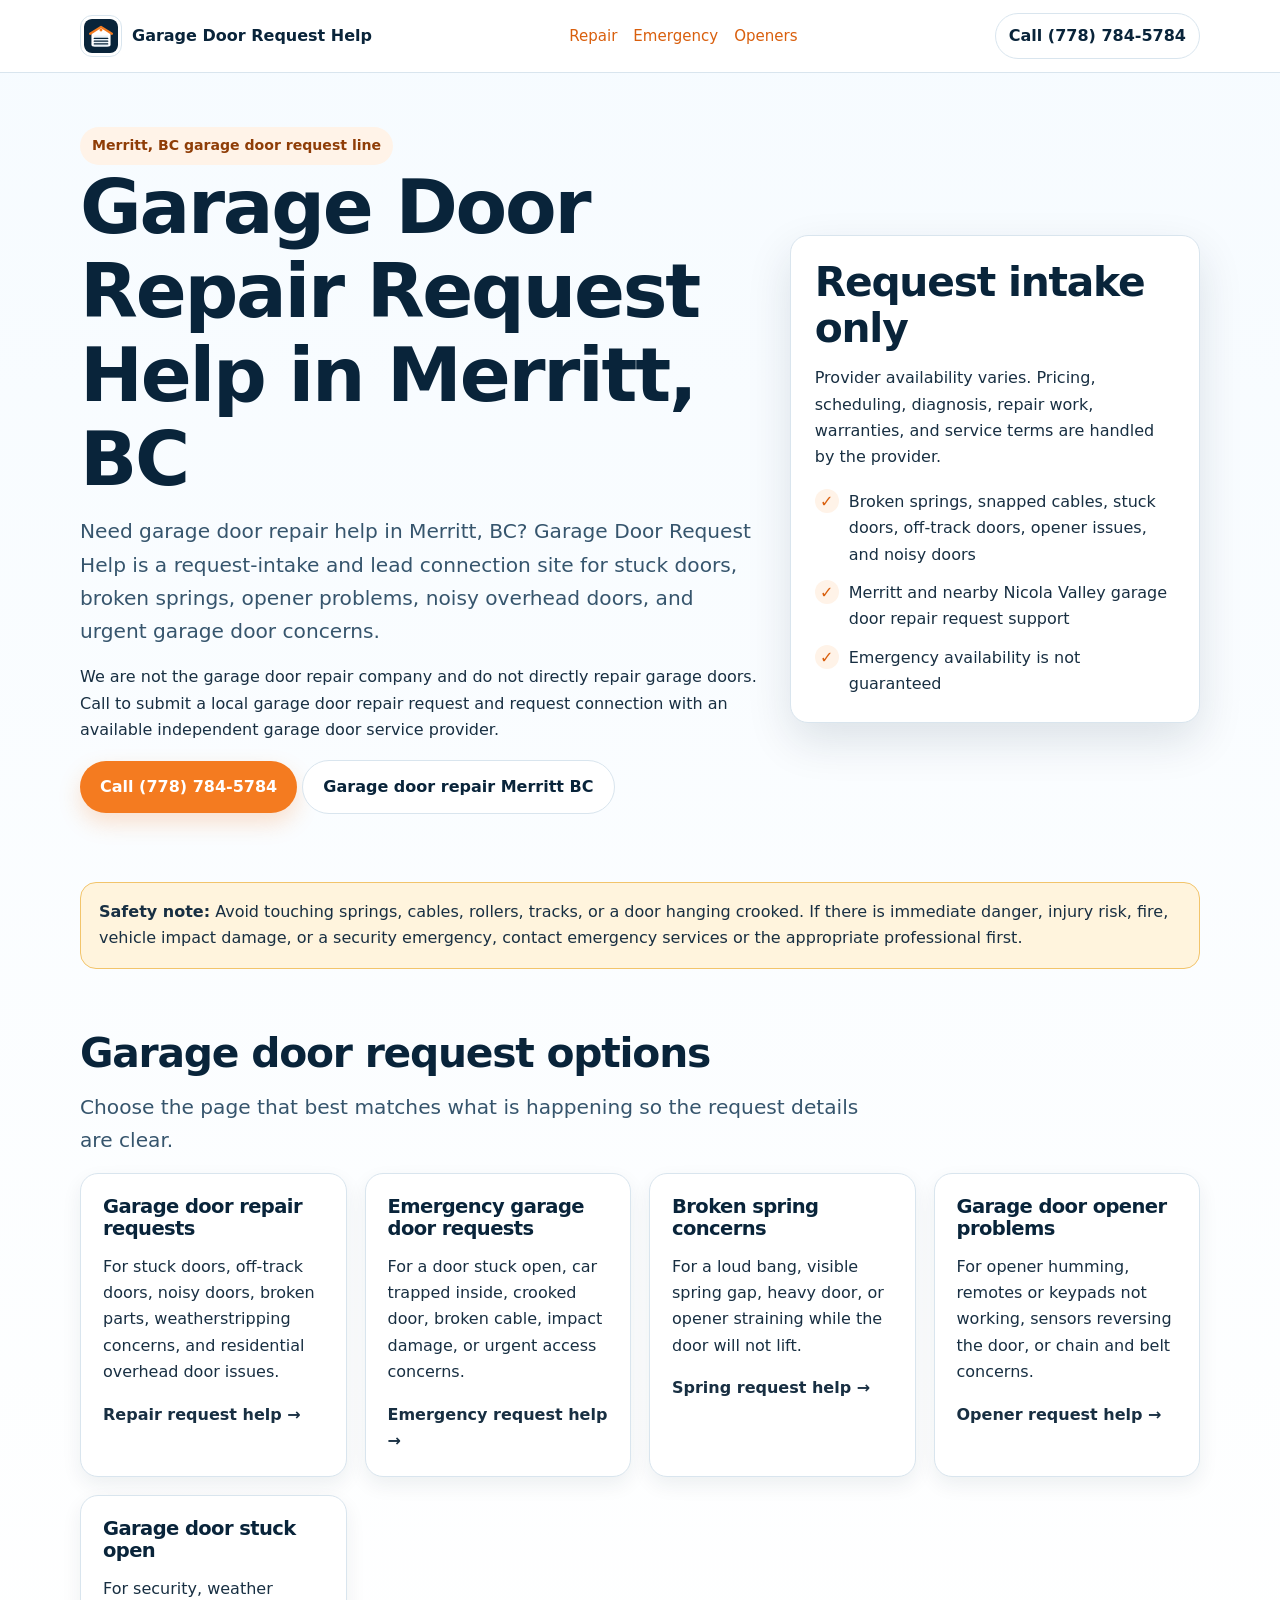
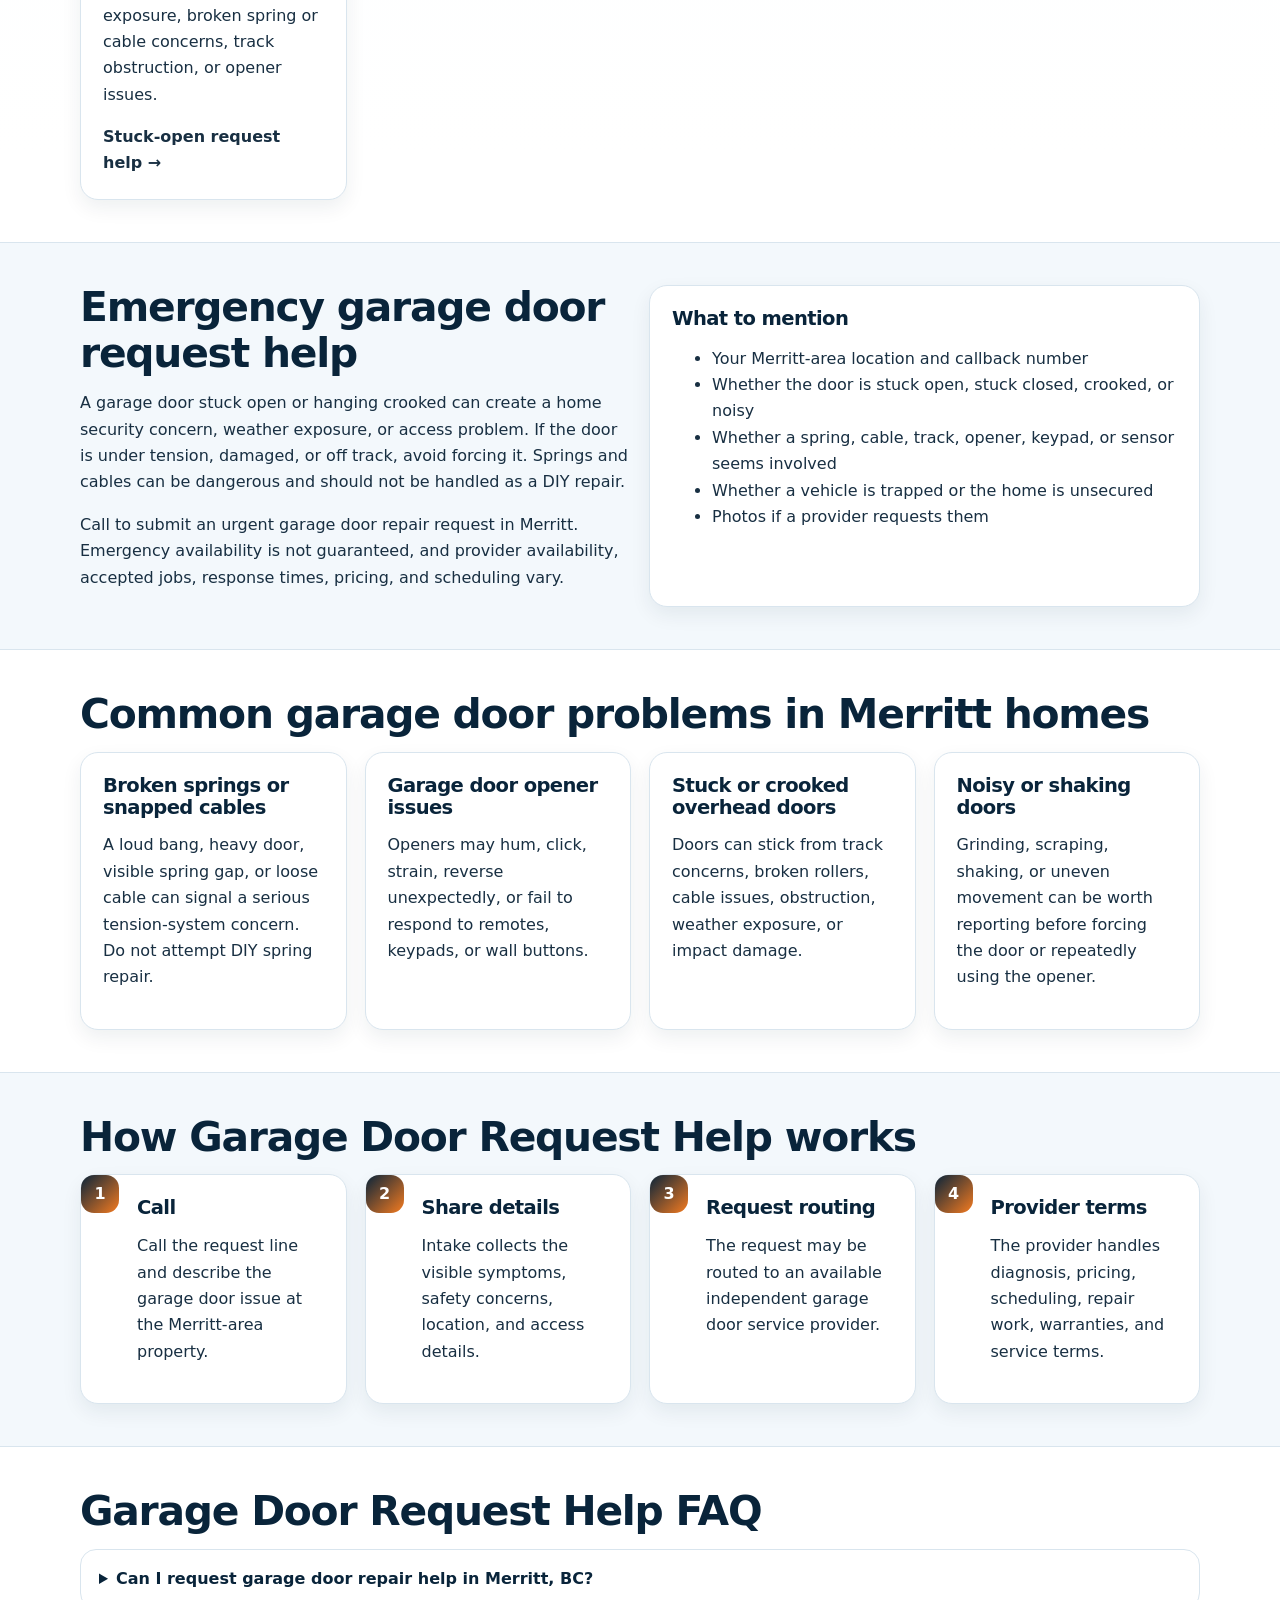
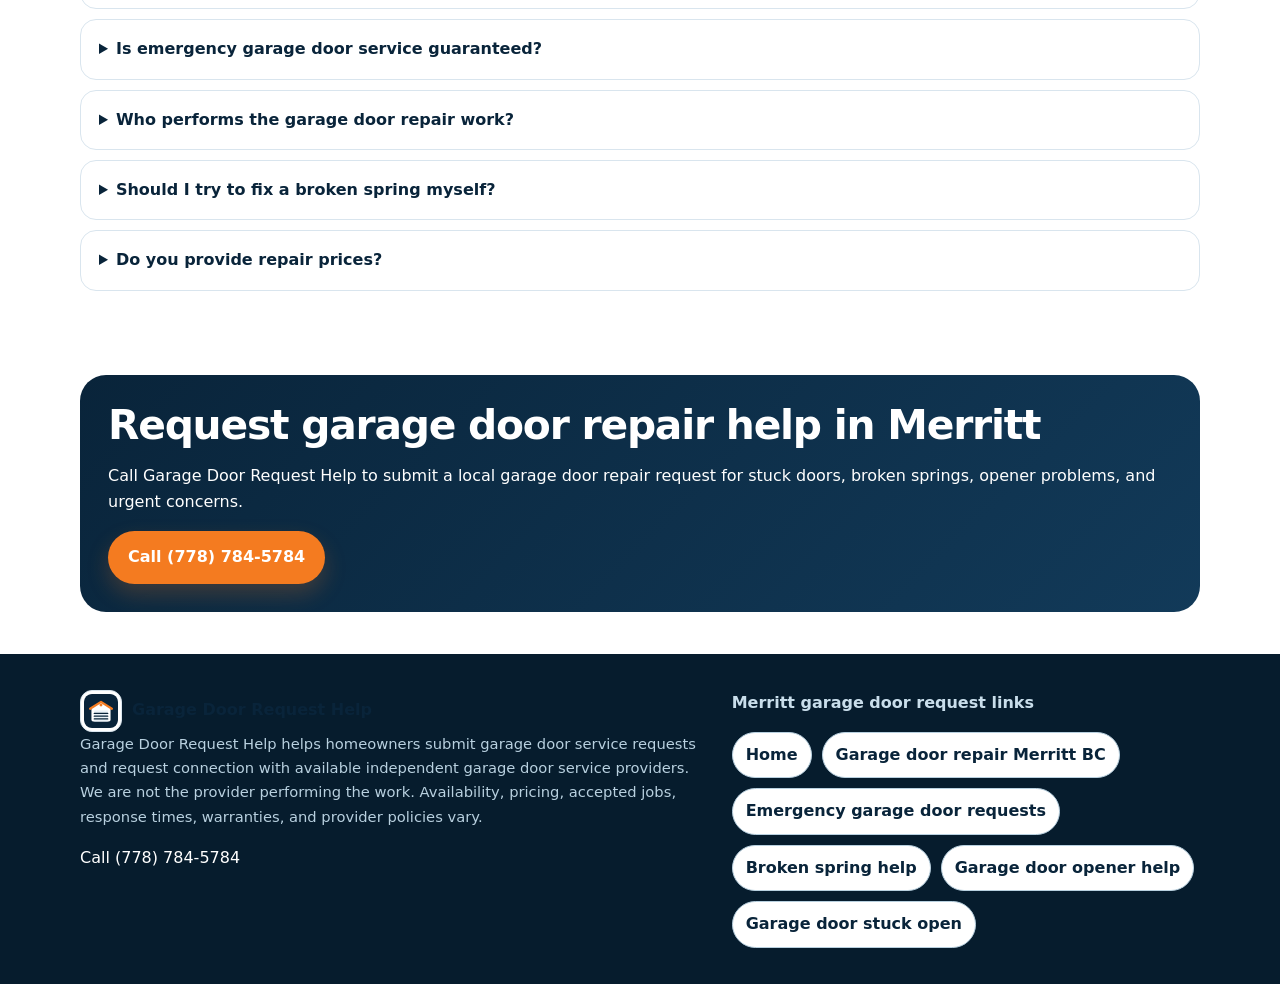
==== index.html @ 09cb3878 "Add homepage" ====
<!doctype html>
<html lang="en">
<head>
  <meta charset="utf-8">
  <meta name="viewport" content="width=device-width, initial-scale=1">
  <title>Garage Door Repair Request Help in Merritt, BC | Garage Door Request Help</title>
  <meta name="description" content="Need garage door repair help in Merritt, BC? Call Garage Door Request Help to submit a local request for broken springs, stuck doors, opener problems, noisy doors, and urgent garage door issues. Availability varies.">
  <link rel="canonical" href="https://www.garagedoorrequesthelp.com/">
  <link rel="icon" href="/assets/logo.svg" type="image/svg+xml">
  <link rel="stylesheet" href="/styles.css">
  <script type="application/ld+json">{"@context":"https://schema.org","@graph":[{"@type":"Service","name":"Garage door repair request help in Merritt, BC","provider":{"@type":"Organization","name":"Garage Door Request Help","telephone":"+17787845784"},"areaServed":{"@type":"City","name":"Merritt","addressRegion":"BC","addressCountry":"CA"},"description":"Request-intake and lead connection help for garage door repair requests in Merritt, BC. Provider availability varies; pricing, scheduling, diagnosis, repair work, warranties, and service terms are handled by the provider."},{"@type":"FAQPage","mainEntity":[{"@type":"Question","name":"Can I request garage door repair help in Merritt, BC?","acceptedAnswer":{"@type":"Answer","text":"Yes. Garage Door Request Help can collect a Merritt-area garage door repair request and seek connection with an available independent garage door service provider. Provider availability varies."}},{"@type":"Question","name":"Is emergency garage door service guaranteed?","acceptedAnswer":{"@type":"Answer","text":"No. Emergency availability, same-day service, immediate dispatch, job acceptance, pricing, and response times are not guaranteed."}},{"@type":"Question","name":"Who performs the garage door repair work?","acceptedAnswer":{"@type":"Answer","text":"Garage Door Request Help is a request-intake and connection site. Any diagnosis, pricing, repair work, warranties, and service terms are handled by the independent provider."}},{"@type":"Question","name":"Do you provide repair prices?","acceptedAnswer":{"@type":"Answer","text":"No. Pricing and service terms are handled by the provider that reviews or accepts the request."}}]}]}</script>
</head>
<body>
<header class="site-header"><div class="container nav"><a class="brand" href="/" aria-label="Garage Door Request Help home"><img class="brand-logo" src="/assets/logo.svg" alt="Garage Door Request Help logo"><span>Garage Door Request Help</span></a><nav class="nav-links" aria-label="Primary navigation"><a href="/garage-door-repair-merritt-bc/">Repair</a><a href="/emergency-garage-door-repair-merritt-bc/">Emergency</a><a href="/garage-door-opener-repair-merritt-bc/">Openers</a></nav><a class="phone-pill" href="tel:+17787845784">Call (778) 784-5784</a></div></header>
<main>
<section class="hero"><div class="container hero-grid"><div><span class="eyebrow">Merritt, BC garage door request line</span><h1>Garage Door Repair Request Help in Merritt, BC</h1><p class="lead">Need garage door repair help in Merritt, BC? Garage Door Request Help is a request-intake and lead connection site for stuck doors, broken springs, opener problems, noisy overhead doors, and urgent garage door concerns.</p><p>We are not the garage door repair company and do not directly repair garage doors. Call to submit a local garage door repair request and request connection with an available independent garage door service provider.</p><p><a class="btn" href="tel:+17787845784">Call (778) 784-5784</a> <a class="btn secondary" href="/garage-door-repair-merritt-bc/">Garage door repair Merritt BC</a></p></div><aside class="hero-card"><h2>Request intake only</h2><p>Provider availability varies. Pricing, scheduling, diagnosis, repair work, warranties, and service terms are handled by the provider.</p><ul class="quick-list"><li><span class="check">✓</span><span>Broken springs, snapped cables, stuck doors, off-track doors, opener issues, and noisy doors</span></li><li><span class="check">✓</span><span>Merritt and nearby Nicola Valley garage door repair request support</span></li><li><span class="check">✓</span><span>Emergency availability is not guaranteed</span></li></ul></aside></div></section>
<section class="container"><div class="warning"><strong>Safety note:</strong> Avoid touching springs, cables, rollers, tracks, or a door hanging crooked. If there is immediate danger, injury risk, fire, vehicle impact damage, or a security emergency, contact emergency services or the appropriate professional first.</div></section>
<section class="section"><div class="container"><h2>Garage door request options</h2><p class="lead">Choose the page that best matches what is happening so the request details are clear.</p><div class="grid cards"><article class="card"><a class="card-link" href="/garage-door-repair-merritt-bc/"><h3>Garage door repair requests</h3><p>For stuck doors, off-track doors, noisy doors, broken parts, weatherstripping concerns, and residential overhead door issues.</p><strong>Repair request help →</strong></a></article><article class="card"><a class="card-link" href="/emergency-garage-door-repair-merritt-bc/"><h3>Emergency garage door requests</h3><p>For a door stuck open, car trapped inside, crooked door, broken cable, impact damage, or urgent access concerns.</p><strong>Emergency request help →</strong></a></article><article class="card"><a class="card-link" href="/broken-garage-door-spring-merritt-bc/"><h3>Broken spring concerns</h3><p>For a loud bang, visible spring gap, heavy door, or opener straining while the door will not lift.</p><strong>Spring request help →</strong></a></article><article class="card"><a class="card-link" href="/garage-door-opener-repair-merritt-bc/"><h3>Garage door opener problems</h3><p>For opener humming, remotes or keypads not working, sensors reversing the door, or chain and belt concerns.</p><strong>Opener request help →</strong></a></article><article class="card"><a class="card-link" href="/garage-door-stuck-open-merritt-bc/"><h3>Garage door stuck open</h3><p>For security, weather exposure, broken spring or cable concerns, track obstruction, or opener issues.</p><strong>Stuck-open request help →</strong></a></article></div></div></section>
<section class="section alt"><div class="container grid two-col"><div><h2>Emergency garage door request help</h2><p>A garage door stuck open or hanging crooked can create a home security concern, weather exposure, or access problem. If the door is under tension, damaged, or off track, avoid forcing it. Springs and cables can be dangerous and should not be handled as a DIY repair.</p><p>Call to submit an urgent garage door repair request in Merritt. Emergency availability is not guaranteed, and provider availability, accepted jobs, response times, pricing, and scheduling vary.</p></div><div class="card"><h3>What to mention</h3><ul><li>Your Merritt-area location and callback number</li><li>Whether the door is stuck open, stuck closed, crooked, or noisy</li><li>Whether a spring, cable, track, opener, keypad, or sensor seems involved</li><li>Whether a vehicle is trapped or the home is unsecured</li><li>Photos if a provider requests them</li></ul></div></div></section>
<section class="section"><div class="container"><h2>Common garage door problems in Merritt homes</h2><div class="grid cards"><article class="card"><h3>Broken springs or snapped cables</h3><p>A loud bang, heavy door, visible spring gap, or loose cable can signal a serious tension-system concern. Do not attempt DIY spring repair.</p></article><article class="card"><h3>Garage door opener issues</h3><p>Openers may hum, click, strain, reverse unexpectedly, or fail to respond to remotes, keypads, or wall buttons.</p></article><article class="card"><h3>Stuck or crooked overhead doors</h3><p>Doors can stick from track concerns, broken rollers, cable issues, obstruction, weather exposure, or impact damage.</p></article><article class="card"><h3>Noisy or shaking doors</h3><p>Grinding, scraping, shaking, or uneven movement can be worth reporting before forcing the door or repeatedly using the opener.</p></article></div></div></section>
<section class="section alt"><div class="container"><h2>How Garage Door Request Help works</h2><div class="grid cards steps"><article class="card step"><h3>Call</h3><p>Call the request line and describe the garage door issue at the Merritt-area property.</p></article><article class="card step"><h3>Share details</h3><p>Intake collects the visible symptoms, safety concerns, location, and access details.</p></article><article class="card step"><h3>Request routing</h3><p>The request may be routed to an available independent garage door service provider.</p></article><article class="card step"><h3>Provider terms</h3><p>The provider handles diagnosis, pricing, scheduling, repair work, warranties, and service terms.</p></article></div></div></section>
<section class="section faq"><div class="container"><h2>Garage Door Request Help FAQ</h2><details><summary>Can I request garage door repair help in Merritt, BC?</summary><p>Yes. Call Garage Door Request Help to submit a Merritt-area request and seek connection with an available independent garage door service provider.</p></details><details><summary>Is emergency garage door service guaranteed?</summary><p>No. Emergency availability, same-day service, immediate dispatch, job acceptance, and response times are not guaranteed.</p></details><details><summary>Who performs the garage door repair work?</summary><p>An independent provider performs any accepted work. Garage Door Request Help is a request-intake and lead connection site.</p></details><details><summary>Should I try to fix a broken spring myself?</summary><p>No. Springs and cables can be dangerous. Avoid DIY spring repair and request help from an available provider.</p></details><details><summary>Do you provide repair prices?</summary><p>No. Pricing, diagnosis, repair recommendations, warranties, and service terms are handled by the provider.</p></details></div></section>
<section class="section"><div class="container cta-band"><h2>Request garage door repair help in Merritt</h2><p>Call Garage Door Request Help to submit a local garage door repair request for stuck doors, broken springs, opener problems, and urgent concerns.</p><a class="btn" href="tel:+17787845784">Call (778) 784-5784</a></div></section>
</main>
<footer class="site-footer"><div class="container footer-grid"><div><div class="brand"><img class="brand-logo" src="/assets/logo.svg" alt="Garage Door Request Help logo"><span>Garage Door Request Help</span></div><p class="small">Garage Door Request Help helps homeowners submit garage door service requests and request connection with available independent garage door service providers. We are not the provider performing the work. Availability, pricing, accepted jobs, response times, warranties, and provider policies vary.</p><p><a href="tel:+17787845784">Call (778) 784-5784</a></p></div><div><strong>Merritt garage door request links</strong><div class="link-cloud"><a href="/">Home</a><a href="/garage-door-repair-merritt-bc/">Garage door repair Merritt BC</a><a href="/emergency-garage-door-repair-merritt-bc/">Emergency garage door requests</a><a href="/broken-garage-door-spring-merritt-bc/">Broken spring help</a><a href="/garage-door-opener-repair-merritt-bc/">Garage door opener help</a><a href="/garage-door-stuck-open-merritt-bc/">Garage door stuck open</a></div></div></div></footer>
</body>
</html>
---- styles.css ----
:root{color-scheme:light;--navy:#09243a;--navy2:#123a59;--orange:#f47b20;--orange2:#d95f0d;--ink:#182f42;--muted:#617386;--line:#d9e5ee;--soft:#f3f8fc;--pale:#fff3e8;--white:#fff;--shadow:0 18px 45px rgba(9,36,58,.12);--radius:18px}*{box-sizing:border-box}html{scroll-behavior:smooth}body{margin:0;font-family:Inter,ui-sans-serif,system-ui,-apple-system,BlinkMacSystemFont,"Segoe UI",sans-serif;color:var(--ink);background:linear-gradient(180deg,#f6fbff 0%,#fff 42%);line-height:1.65}a{color:var(--orange2);text-decoration:none}a:hover{text-decoration:underline}.container{width:min(1120px,calc(100% - 32px));margin:0 auto}.site-header{position:sticky;top:0;z-index:10;background:rgba(255,255,255,.95);backdrop-filter:blur(14px);border-bottom:1px solid var(--line)}.nav{display:flex;align-items:center;justify-content:space-between;gap:16px;padding:13px 0}.brand{display:flex;align-items:center;gap:10px;font-weight:900;color:var(--navy)}.brand-logo{width:42px;height:42px;border-radius:12px;object-fit:contain;background:#fff;border:1px solid var(--line);padding:3px}.nav-links{display:none;gap:16px;align-items:center;font-size:.94rem}.phone-pill,.btn{display:inline-flex;align-items:center;justify-content:center;gap:8px;border-radius:999px;font-weight:850}.phone-pill{padding:9px 13px;color:var(--navy);border:1px solid var(--line);background:#fff}.btn{padding:13px 20px;background:var(--orange);color:#fff;box-shadow:0 10px 22px rgba(244,123,32,.22)}.btn:hover{background:var(--orange2);color:#fff;text-decoration:none}.btn.secondary{background:#fff;color:var(--navy);border:1px solid var(--line);box-shadow:none}.hero{padding:54px 0 32px}.hero-grid{display:grid;gap:26px;align-items:center}.eyebrow{display:inline-flex;width:fit-content;padding:7px 12px;border-radius:999px;background:var(--pale);color:#8f3d07;font-weight:850;font-size:.88rem}h1,h2,h3{line-height:1.12;color:var(--navy);letter-spacing:-.03em;margin:0 0 14px}h1{font-size:clamp(2.25rem,7vw,4.7rem)}h2{font-size:clamp(1.65rem,4.5vw,2.55rem)}h3{font-size:1.22rem}p{margin:0 0 16px}.lead{font-size:clamp(1.05rem,3vw,1.26rem);color:#36556d;max-width:780px}.hero-card,.card{background:#fff;border:1px solid var(--line);border-radius:var(--radius);box-shadow:var(--shadow)}.hero-card{padding:24px}.card{padding:22px;box-shadow:0 8px 20px rgba(9,36,58,.07)}.quick-list{display:grid;gap:12px;margin:18px 0 0;padding:0;list-style:none}.quick-list li{display:flex;gap:10px;align-items:flex-start}.check{flex:0 0 24px;width:24px;height:24px;border-radius:50%;display:grid;place-items:center;background:var(--pale);color:var(--orange2);font-weight:900}.notice,.warning{border-radius:16px;padding:16px 18px;margin:20px 0}.notice{background:#edf7ff;border:1px solid #cce5f6}.warning{background:#fff4dd;border:1px solid #f2c46b}.section{padding:42px 0}.section.alt{background:var(--soft);border-block:1px solid var(--line)}.grid{display:grid;gap:18px}.cards{grid-template-columns:repeat(auto-fit,minmax(230px,1fr))}.card-link{display:block;height:100%;color:inherit}.card-link:hover{text-decoration:none;transform:translateY(-2px)}.steps{counter-reset:step}.step{position:relative;padding-left:56px}.step:before{counter-increment:step;content:counter(step);position:absolute;left:0;top:0;width:38px;height:38px;border-radius:13px;background:linear-gradient(135deg,var(--navy),var(--orange));color:#fff;display:grid;place-items:center;font-weight:900}.faq details{background:#fff;border:1px solid var(--line);border-radius:16px;padding:16px 18px}.faq details+details{margin-top:10px}.faq summary{cursor:pointer;font-weight:850;color:var(--navy)}.link-cloud{display:flex;flex-wrap:wrap;gap:10px;margin-top:16px}.link-cloud a{border:1px solid var(--line);border-radius:999px;padding:9px 13px;background:#fff;color:var(--navy);font-weight:750}.cta-band{background:linear-gradient(135deg,var(--navy),var(--navy2));color:#fff;border-radius:26px;padding:28px}.cta-band h2,.cta-band p{color:#fff}.site-footer{background:#061c2d;color:#c9deeb;padding:36px 0}.site-footer a{color:#fff}.site-footer .link-cloud a{background:#fff;color:var(--navy);border-color:#b8d0df}.site-footer .link-cloud a:hover{background:var(--pale);color:var(--navy);text-decoration:none}.footer-grid{display:grid;gap:18px}.small{font-size:.92rem;color:var(--muted)}.site-footer .small{color:#b8d0df}@media(min-width:760px){.nav-links{display:flex}.hero-grid{grid-template-columns:minmax(0,1.25fr) minmax(320px,.75fr)}.two-col{grid-template-columns:1fr 1fr}.footer-grid{grid-template-columns:1.15fr .85fr}}
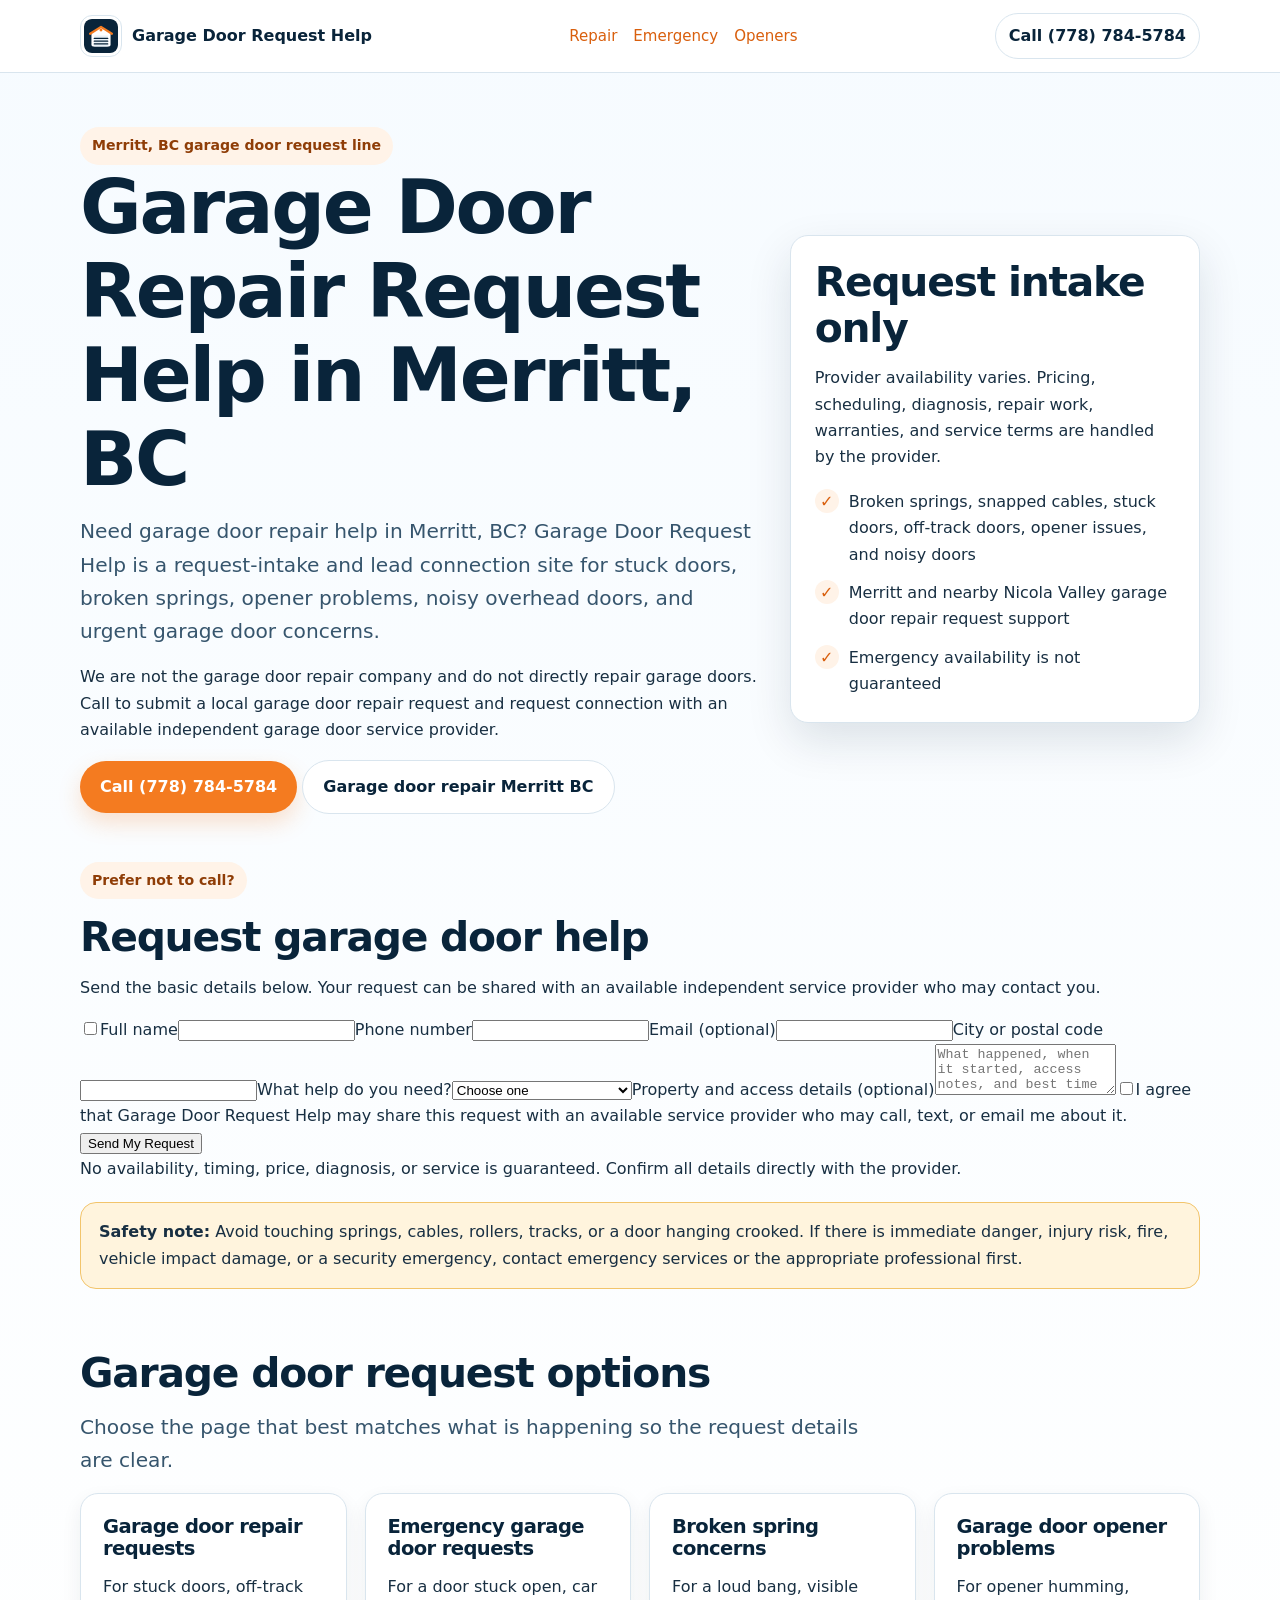
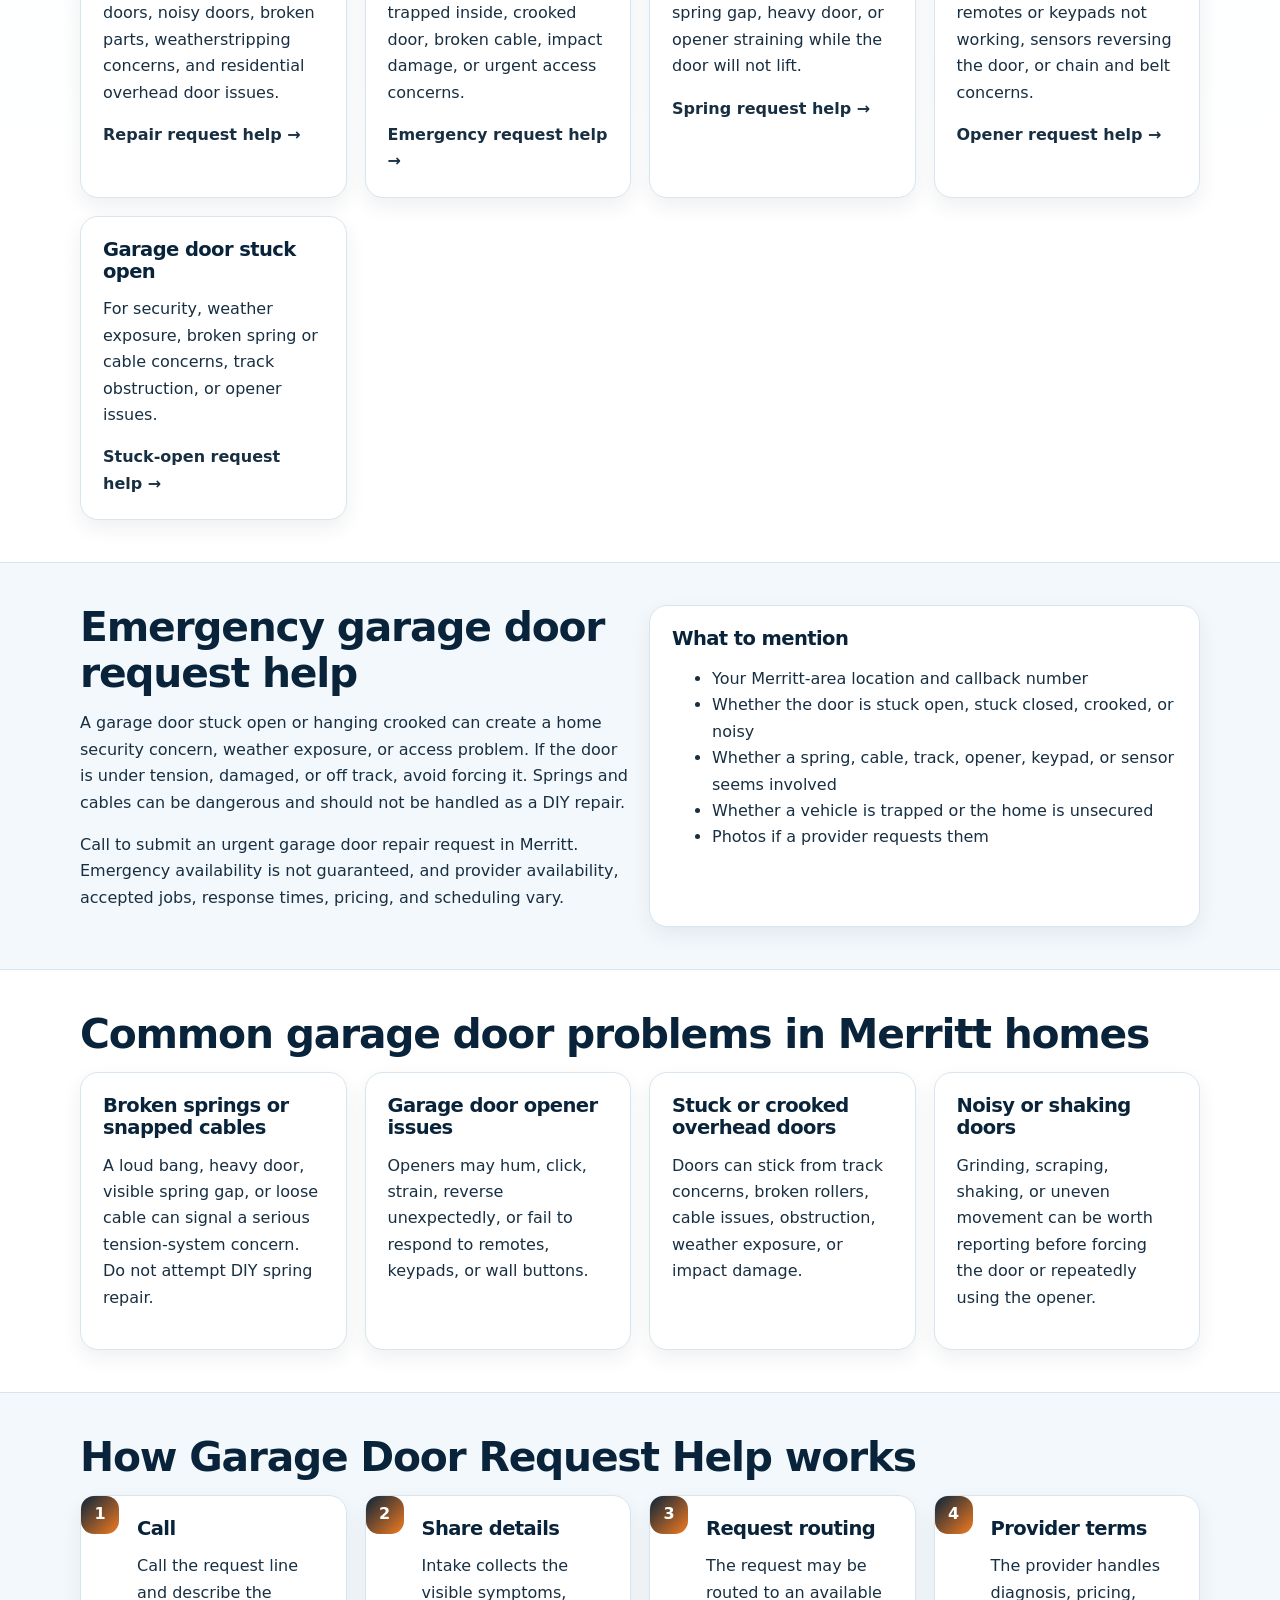
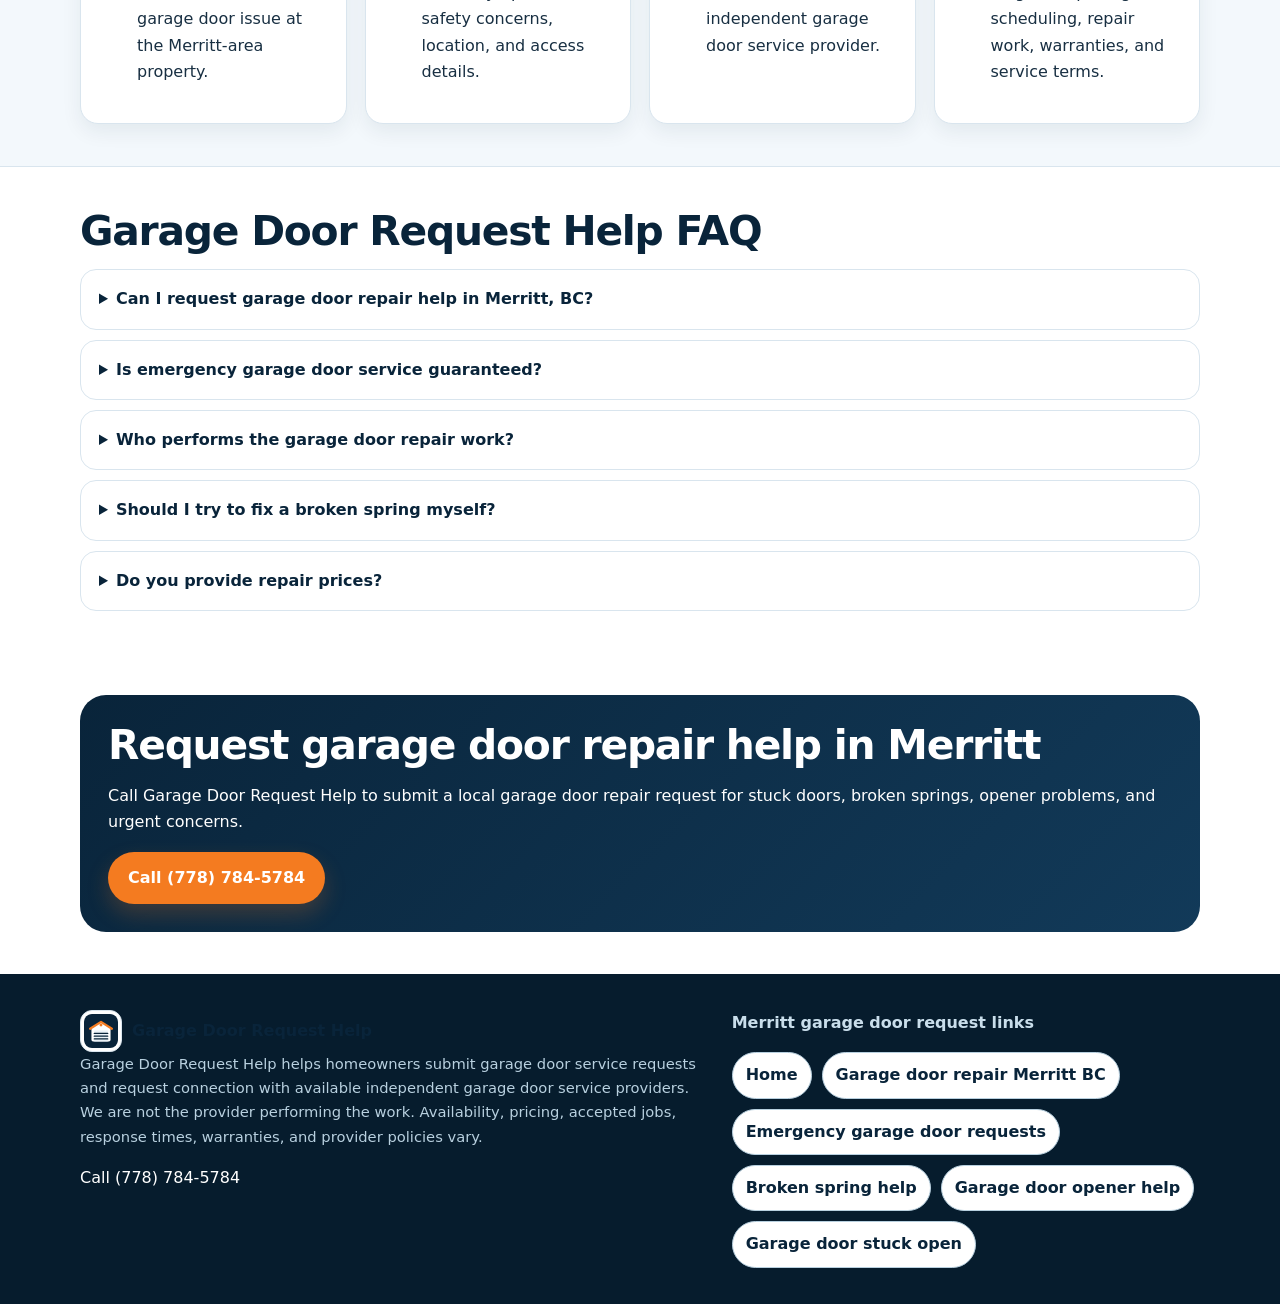
==== commit 556e80eb: "Add request garage door help form" ====
--- a/index.html
+++ b/index.html
@@ -11,17 +11,17 @@
   <script type="application/ld+json">{"@context":"https://schema.org","@graph":[{"@type":"Service","name":"Garage door repair request help in Merritt, BC","provider":{"@type":"Organization","name":"Garage Door Request Help","telephone":"+17787845784"},"areaServed":{"@type":"City","name":"Merritt","addressRegion":"BC","addressCountry":"CA"},"description":"Request-intake and lead connection help for garage door repair requests in Merritt, BC. Provider availability varies; pricing, scheduling, diagnosis, repair work, warranties, and service terms are handled by the provider."},{"@type":"FAQPage","mainEntity":[{"@type":"Question","name":"Can I request garage door repair help in Merritt, BC?","acceptedAnswer":{"@type":"Answer","text":"Yes. Garage Door Request Help can collect a Merritt-area garage door repair request and seek connection with an available independent garage door service provider. Provider availability varies."}},{"@type":"Question","name":"Is emergency garage door service guaranteed?","acceptedAnswer":{"@type":"Answer","text":"No. Emergency availability, same-day service, immediate dispatch, job acceptance, pricing, and response times are not guaranteed."}},{"@type":"Question","name":"Who performs the garage door repair work?","acceptedAnswer":{"@type":"Answer","text":"Garage Door Request Help is a request-intake and connection site. Any diagnosis, pricing, repair work, warranties, and service terms are handled by the independent provider."}},{"@type":"Question","name":"Do you provide repair prices?","acceptedAnswer":{"@type":"Answer","text":"No. Pricing and service terms are handled by the provider that reviews or accepts the request."}}]}]}</script>
 </head>
 <body>
-<header class="site-header"><div class="container nav"><a class="brand" href="/" aria-label="Garage Door Request Help home"><img class="brand-logo" src="/assets/logo.svg" alt="Garage Door Request Help logo"><span>Garage Door Request Help</span></a><nav class="nav-links" aria-label="Primary navigation"><a href="/garage-door-repair-merritt-bc/">Repair</a><a href="/emergency-garage-door-repair-merritt-bc/">Emergency</a><a href="/garage-door-opener-repair-merritt-bc/">Openers</a></nav><a class="phone-pill" href="tel:+17787845784">Call (778) 784-5784</a></div></header>
+<header class="site-header"><div class="container nav"><a class="brand" href="/" aria-label="Garage Door Request Help home"><img class="brand-logo" src="/assets/logo.svg" alt="Garage Door Request Help logo"><span>Garage Door Request Help</span></a><nav class="nav-links" aria-label="Primary navigation"><a href="#request-form">Repair</a><a href="/emergency-garage-door-repair-merritt-bc/">Emergency</a><a href="/garage-door-opener-repair-merritt-bc/">Openers</a></nav><a class="phone-pill" href="tel:+17787845784">Call (778) 784-5784</a></div></header>
 <main>
-<section class="hero"><div class="container hero-grid"><div><span class="eyebrow">Merritt, BC garage door request line</span><h1>Garage Door Repair Request Help in Merritt, BC</h1><p class="lead">Need garage door repair help in Merritt, BC? Garage Door Request Help is a request-intake and lead connection site for stuck doors, broken springs, opener problems, noisy overhead doors, and urgent garage door concerns.</p><p>We are not the garage door repair company and do not directly repair garage doors. Call to submit a local garage door repair request and request connection with an available independent garage door service provider.</p><p><a class="btn" href="tel:+17787845784">Call (778) 784-5784</a> <a class="btn secondary" href="/garage-door-repair-merritt-bc/">Garage door repair Merritt BC</a></p></div><aside class="hero-card"><h2>Request intake only</h2><p>Provider availability varies. Pricing, scheduling, diagnosis, repair work, warranties, and service terms are handled by the provider.</p><ul class="quick-list"><li><span class="check">✓</span><span>Broken springs, snapped cables, stuck doors, off-track doors, opener issues, and noisy doors</span></li><li><span class="check">✓</span><span>Merritt and nearby Nicola Valley garage door repair request support</span></li><li><span class="check">✓</span><span>Emergency availability is not guaranteed</span></li></ul></aside></div></section>
+<section class="hero"><div class="container hero-grid"><div><span class="eyebrow">Merritt, BC garage door request line</span><h1>Garage Door Repair Request Help in Merritt, BC</h1><p class="lead">Need garage door repair help in Merritt, BC? Garage Door Request Help is a request-intake and lead connection site for stuck doors, broken springs, opener problems, noisy overhead doors, and urgent garage door concerns.</p><p>We are not the garage door repair company and do not directly repair garage doors. Call to submit a local garage door repair request and request connection with an available independent garage door service provider.</p><p><a class="btn" href="tel:+17787845784">Call (778) 784-5784</a> <a class="btn secondary" href="#request-form">Garage door repair Merritt BC</a></p></div><aside class="hero-card"><h2>Request intake only</h2><p>Provider availability varies. Pricing, scheduling, diagnosis, repair work, warranties, and service terms are handled by the provider.</p><ul class="quick-list"><li><span class="check">✓</span><span>Broken springs, snapped cables, stuck doors, off-track doors, opener issues, and noisy doors</span></li><li><span class="check">✓</span><span>Merritt and nearby Nicola Valley garage door repair request support</span></li><li><span class="check">✓</span><span>Emergency availability is not guaranteed</span></li></ul></aside></div></section><section class="lead-section" id="request-form"><div class="container lead-wrap"><div><p class="eyebrow">Prefer not to call?</p><h2>Request garage door help</h2><p>Send the basic details below. Your request can be shared with an available independent service provider who may contact you.</p></div><form class="lead-form" action="https://api.web3forms.com/submit" method="POST" data-lead-form><input type="hidden" name="access_key" value="5422f3d7-8a31-4ada-9975-c98e15fb661d"><input type="hidden" name="subject" value="New Garage Door Request Help lead"><input type="hidden" name="lead_source" value="GarageDoorRequestHelp.com homepage"><input class="botcheck" type="checkbox" name="botcheck" tabindex="-1" autocomplete="off" aria-hidden="true"><label>Full name<input type="text" name="name" autocomplete="name" required></label><label>Phone number<input type="tel" name="phone" autocomplete="tel" inputmode="tel" required></label><label>Email <span class="optional">(optional)</span><input type="email" name="email" autocomplete="email"></label><label>City or postal code<input type="text" name="city_or_postal_code" autocomplete="postal-code" required></label><label>What help do you need?<select name="garage_door_concern" required><option value="">Choose one</option><option>Door will not open or close</option><option>Broken spring or cable</option><option>Door is off track</option><option>Opener or remote problem</option><option>Noisy or uneven door</option><option>Not sure</option></select></label><label>Property and access details <span class="optional">(optional)</span><textarea name="details" rows="3" placeholder="What happened, when it started, access notes, and best time to reach you…"></textarea></label><label class="consent-label"><input type="checkbox" name="contact_consent" value="Yes" required><span>I agree that Garage Door Request Help may share this request with an available service provider who may call, text, or email me about it.</span></label><button class="form-submit" type="submit">Send My Request</button><p class="form-note">No availability, timing, price, diagnosis, or service is guaranteed. Confirm all details directly with the provider.</p><p class="form-status" data-form-status role="status" aria-live="polite"></p></form></div></section>
 <section class="container"><div class="warning"><strong>Safety note:</strong> Avoid touching springs, cables, rollers, tracks, or a door hanging crooked. If there is immediate danger, injury risk, fire, vehicle impact damage, or a security emergency, contact emergency services or the appropriate professional first.</div></section>
-<section class="section"><div class="container"><h2>Garage door request options</h2><p class="lead">Choose the page that best matches what is happening so the request details are clear.</p><div class="grid cards"><article class="card"><a class="card-link" href="/garage-door-repair-merritt-bc/"><h3>Garage door repair requests</h3><p>For stuck doors, off-track doors, noisy doors, broken parts, weatherstripping concerns, and residential overhead door issues.</p><strong>Repair request help →</strong></a></article><article class="card"><a class="card-link" href="/emergency-garage-door-repair-merritt-bc/"><h3>Emergency garage door requests</h3><p>For a door stuck open, car trapped inside, crooked door, broken cable, impact damage, or urgent access concerns.</p><strong>Emergency request help →</strong></a></article><article class="card"><a class="card-link" href="/broken-garage-door-spring-merritt-bc/"><h3>Broken spring concerns</h3><p>For a loud bang, visible spring gap, heavy door, or opener straining while the door will not lift.</p><strong>Spring request help →</strong></a></article><article class="card"><a class="card-link" href="/garage-door-opener-repair-merritt-bc/"><h3>Garage door opener problems</h3><p>For opener humming, remotes or keypads not working, sensors reversing the door, or chain and belt concerns.</p><strong>Opener request help →</strong></a></article><article class="card"><a class="card-link" href="/garage-door-stuck-open-merritt-bc/"><h3>Garage door stuck open</h3><p>For security, weather exposure, broken spring or cable concerns, track obstruction, or opener issues.</p><strong>Stuck-open request help →</strong></a></article></div></div></section>
+<section class="section"><div class="container"><h2>Garage door request options</h2><p class="lead">Choose the page that best matches what is happening so the request details are clear.</p><div class="grid cards"><article class="card"><a class="card-link" href="#request-form"><h3>Garage door repair requests</h3><p>For stuck doors, off-track doors, noisy doors, broken parts, weatherstripping concerns, and residential overhead door issues.</p><strong>Repair request help →</strong></a></article><article class="card"><a class="card-link" href="/emergency-garage-door-repair-merritt-bc/"><h3>Emergency garage door requests</h3><p>For a door stuck open, car trapped inside, crooked door, broken cable, impact damage, or urgent access concerns.</p><strong>Emergency request help →</strong></a></article><article class="card"><a class="card-link" href="/broken-garage-door-spring-merritt-bc/"><h3>Broken spring concerns</h3><p>For a loud bang, visible spring gap, heavy door, or opener straining while the door will not lift.</p><strong>Spring request help →</strong></a></article><article class="card"><a class="card-link" href="/garage-door-opener-repair-merritt-bc/"><h3>Garage door opener problems</h3><p>For opener humming, remotes or keypads not working, sensors reversing the door, or chain and belt concerns.</p><strong>Opener request help →</strong></a></article><article class="card"><a class="card-link" href="/garage-door-stuck-open-merritt-bc/"><h3>Garage door stuck open</h3><p>For security, weather exposure, broken spring or cable concerns, track obstruction, or opener issues.</p><strong>Stuck-open request help →</strong></a></article></div></div></section>
 <section class="section alt"><div class="container grid two-col"><div><h2>Emergency garage door request help</h2><p>A garage door stuck open or hanging crooked can create a home security concern, weather exposure, or access problem. If the door is under tension, damaged, or off track, avoid forcing it. Springs and cables can be dangerous and should not be handled as a DIY repair.</p><p>Call to submit an urgent garage door repair request in Merritt. Emergency availability is not guaranteed, and provider availability, accepted jobs, response times, pricing, and scheduling vary.</p></div><div class="card"><h3>What to mention</h3><ul><li>Your Merritt-area location and callback number</li><li>Whether the door is stuck open, stuck closed, crooked, or noisy</li><li>Whether a spring, cable, track, opener, keypad, or sensor seems involved</li><li>Whether a vehicle is trapped or the home is unsecured</li><li>Photos if a provider requests them</li></ul></div></div></section>
 <section class="section"><div class="container"><h2>Common garage door problems in Merritt homes</h2><div class="grid cards"><article class="card"><h3>Broken springs or snapped cables</h3><p>A loud bang, heavy door, visible spring gap, or loose cable can signal a serious tension-system concern. Do not attempt DIY spring repair.</p></article><article class="card"><h3>Garage door opener issues</h3><p>Openers may hum, click, strain, reverse unexpectedly, or fail to respond to remotes, keypads, or wall buttons.</p></article><article class="card"><h3>Stuck or crooked overhead doors</h3><p>Doors can stick from track concerns, broken rollers, cable issues, obstruction, weather exposure, or impact damage.</p></article><article class="card"><h3>Noisy or shaking doors</h3><p>Grinding, scraping, shaking, or uneven movement can be worth reporting before forcing the door or repeatedly using the opener.</p></article></div></div></section>
 <section class="section alt"><div class="container"><h2>How Garage Door Request Help works</h2><div class="grid cards steps"><article class="card step"><h3>Call</h3><p>Call the request line and describe the garage door issue at the Merritt-area property.</p></article><article class="card step"><h3>Share details</h3><p>Intake collects the visible symptoms, safety concerns, location, and access details.</p></article><article class="card step"><h3>Request routing</h3><p>The request may be routed to an available independent garage door service provider.</p></article><article class="card step"><h3>Provider terms</h3><p>The provider handles diagnosis, pricing, scheduling, repair work, warranties, and service terms.</p></article></div></div></section>
 <section class="section faq"><div class="container"><h2>Garage Door Request Help FAQ</h2><details><summary>Can I request garage door repair help in Merritt, BC?</summary><p>Yes. Call Garage Door Request Help to submit a Merritt-area request and seek connection with an available independent garage door service provider.</p></details><details><summary>Is emergency garage door service guaranteed?</summary><p>No. Emergency availability, same-day service, immediate dispatch, job acceptance, and response times are not guaranteed.</p></details><details><summary>Who performs the garage door repair work?</summary><p>An independent provider performs any accepted work. Garage Door Request Help is a request-intake and lead connection site.</p></details><details><summary>Should I try to fix a broken spring myself?</summary><p>No. Springs and cables can be dangerous. Avoid DIY spring repair and request help from an available provider.</p></details><details><summary>Do you provide repair prices?</summary><p>No. Pricing, diagnosis, repair recommendations, warranties, and service terms are handled by the provider.</p></details></div></section>
 <section class="section"><div class="container cta-band"><h2>Request garage door repair help in Merritt</h2><p>Call Garage Door Request Help to submit a local garage door repair request for stuck doors, broken springs, opener problems, and urgent concerns.</p><a class="btn" href="tel:+17787845784">Call (778) 784-5784</a></div></section>
 </main>
-<footer class="site-footer"><div class="container footer-grid"><div><div class="brand"><img class="brand-logo" src="/assets/logo.svg" alt="Garage Door Request Help logo"><span>Garage Door Request Help</span></div><p class="small">Garage Door Request Help helps homeowners submit garage door service requests and request connection with available independent garage door service providers. We are not the provider performing the work. Availability, pricing, accepted jobs, response times, warranties, and provider policies vary.</p><p><a href="tel:+17787845784">Call (778) 784-5784</a></p></div><div><strong>Merritt garage door request links</strong><div class="link-cloud"><a href="/">Home</a><a href="/garage-door-repair-merritt-bc/">Garage door repair Merritt BC</a><a href="/emergency-garage-door-repair-merritt-bc/">Emergency garage door requests</a><a href="/broken-garage-door-spring-merritt-bc/">Broken spring help</a><a href="/garage-door-opener-repair-merritt-bc/">Garage door opener help</a><a href="/garage-door-stuck-open-merritt-bc/">Garage door stuck open</a></div></div></div></footer>
-</body>
+<footer class="site-footer"><div class="container footer-grid"><div><div class="brand"><img class="brand-logo" src="/assets/logo.svg" alt="Garage Door Request Help logo"><span>Garage Door Request Help</span></div><p class="small">Garage Door Request Help helps homeowners submit garage door service requests and request connection with available independent garage door service providers. We are not the provider performing the work. Availability, pricing, accepted jobs, response times, warranties, and provider policies vary.</p><p><a href="tel:+17787845784">Call (778) 784-5784</a></p></div><div><strong>Merritt garage door request links</strong><div class="link-cloud"><a href="/">Home</a><a href="#request-form">Garage door repair Merritt BC</a><a href="/emergency-garage-door-repair-merritt-bc/">Emergency garage door requests</a><a href="/broken-garage-door-spring-merritt-bc/">Broken spring help</a><a href="/garage-door-opener-repair-merritt-bc/">Garage door opener help</a><a href="/garage-door-stuck-open-merritt-bc/">Garage door stuck open</a></div></div></div></footer>
+<script src="/script.js"></script></body>
 </html>
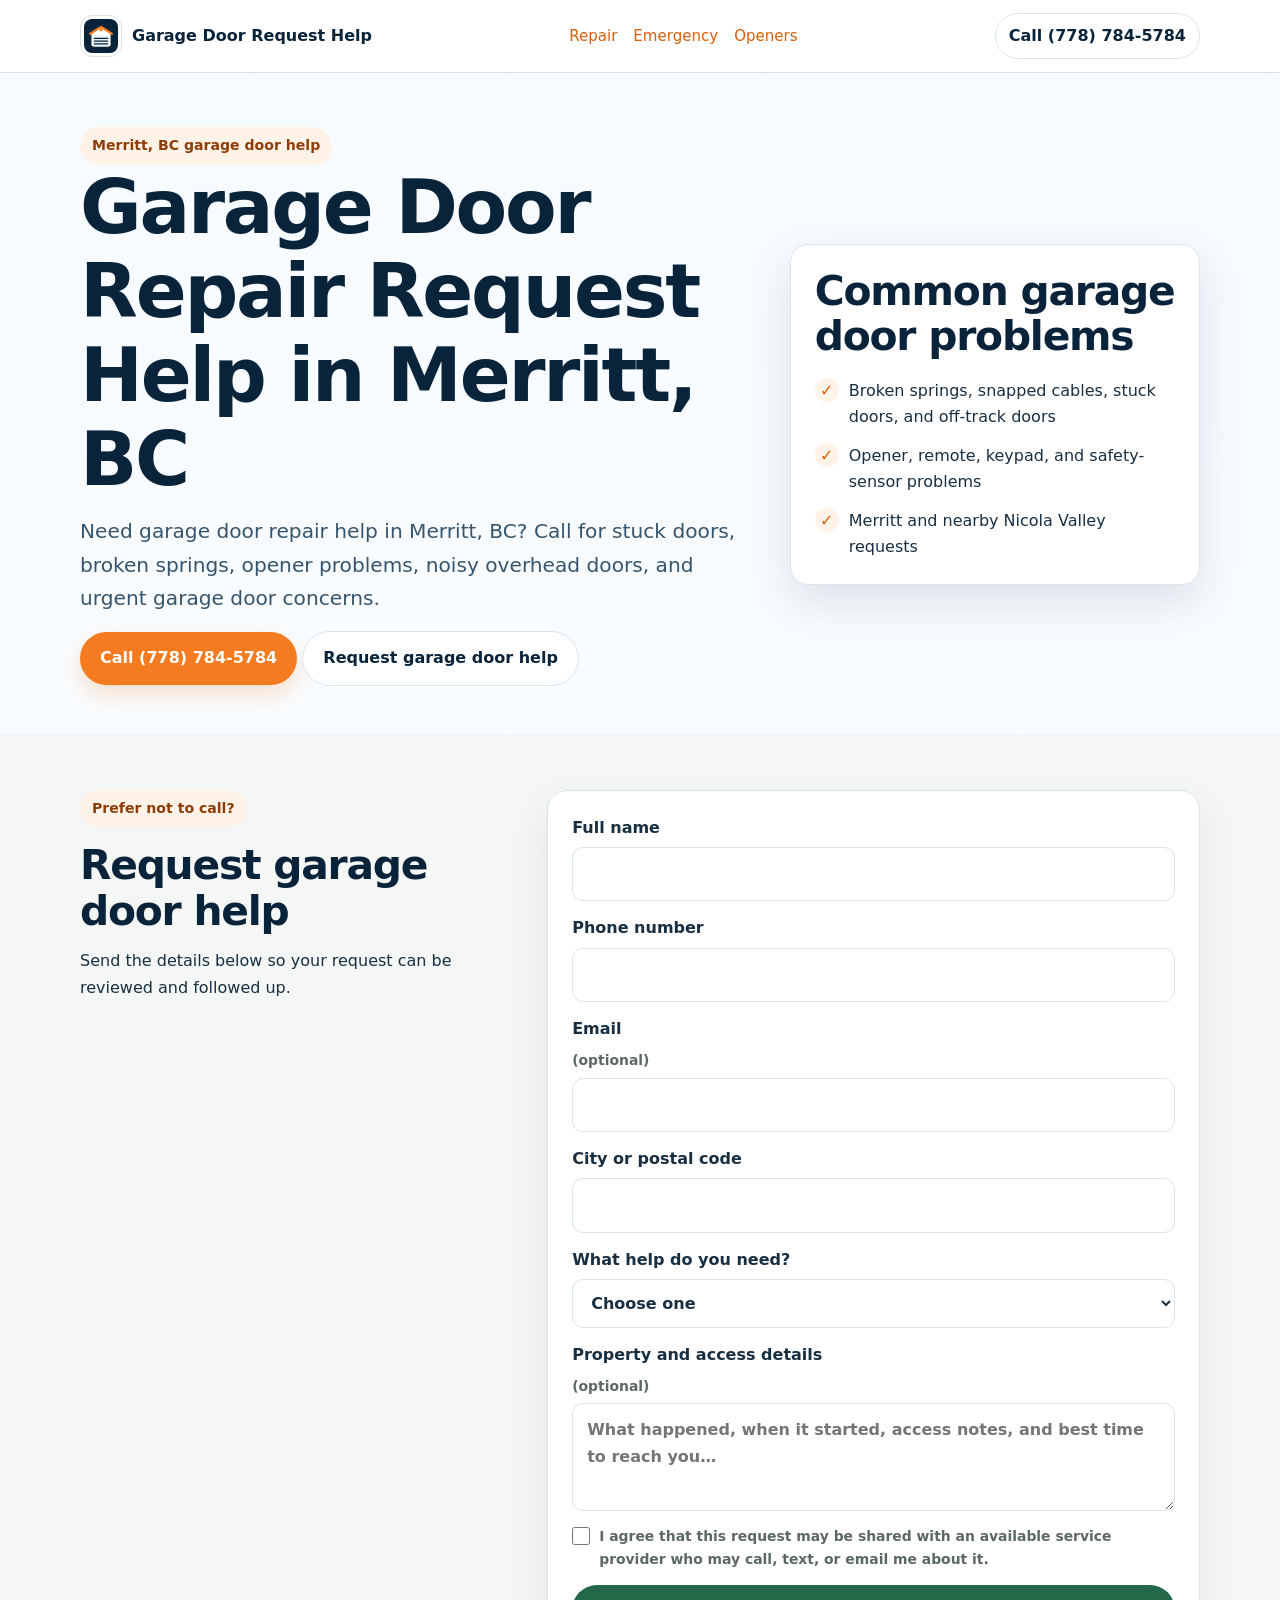
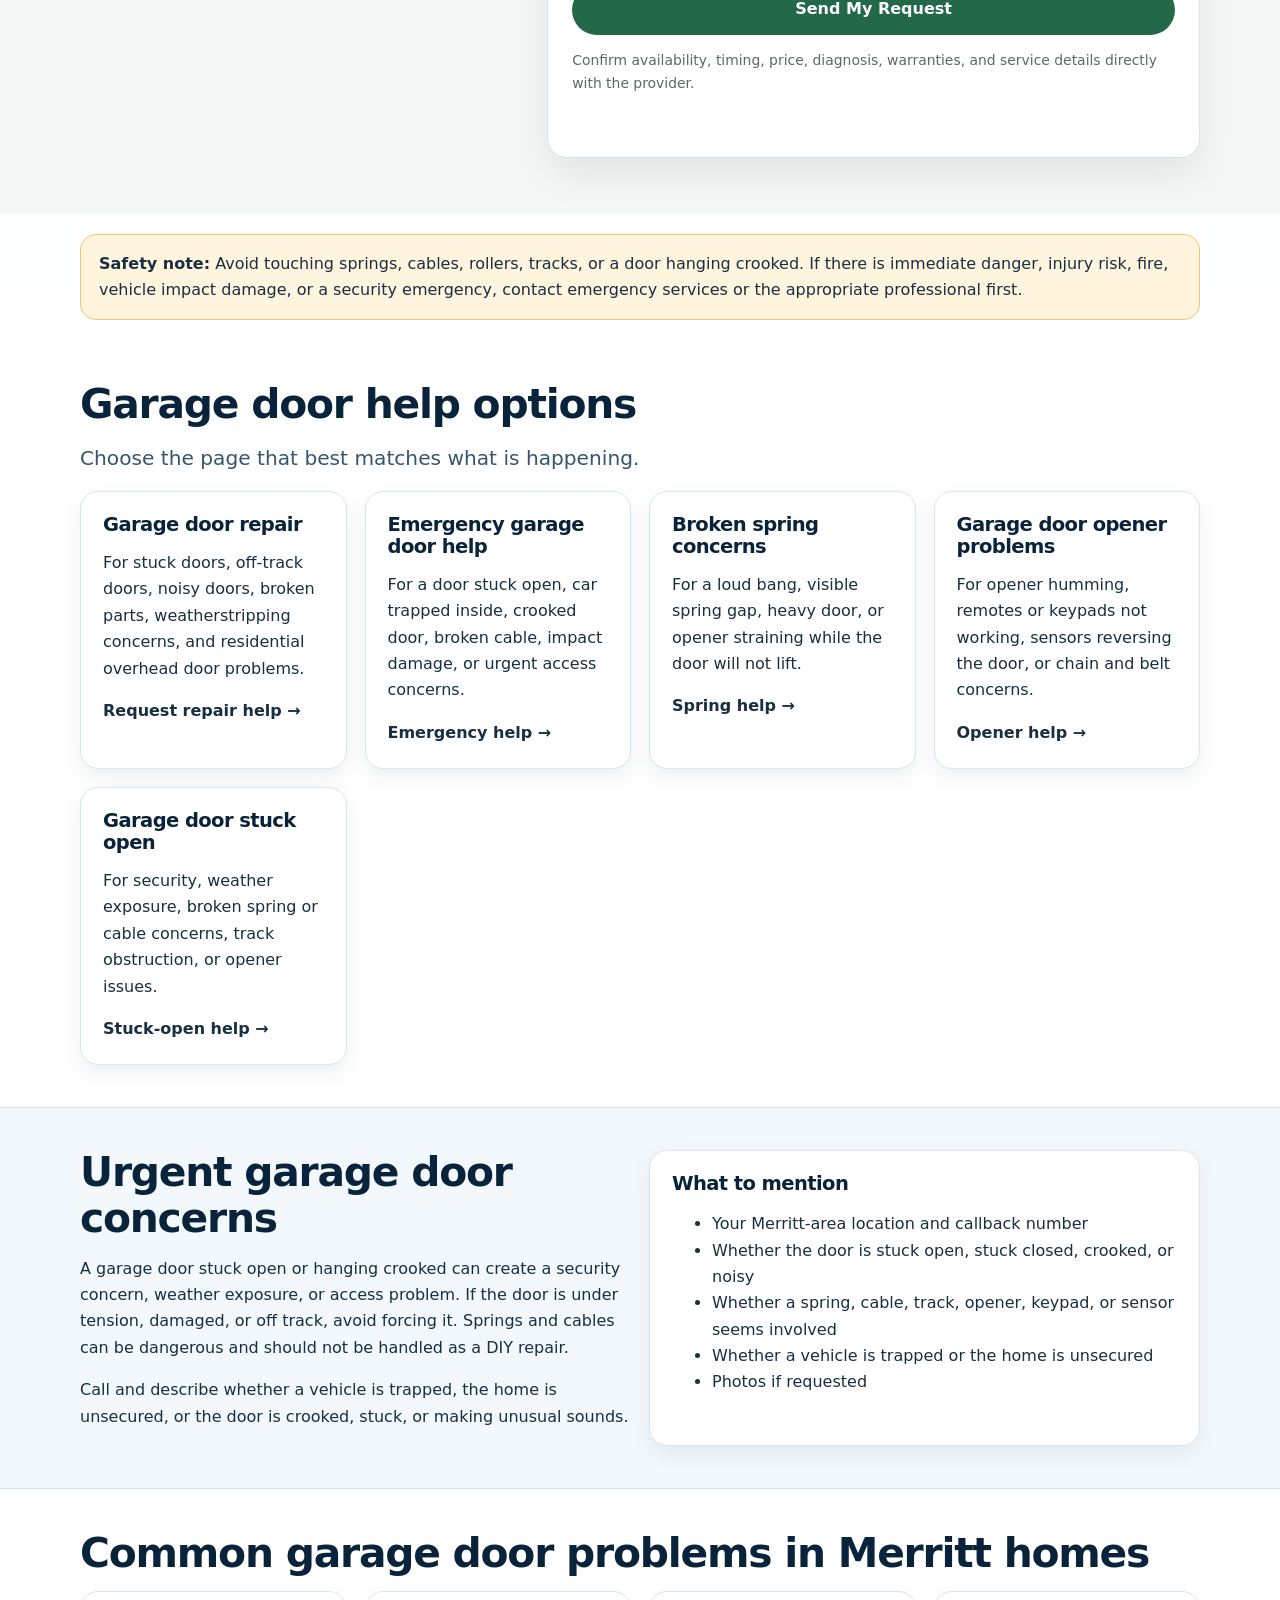
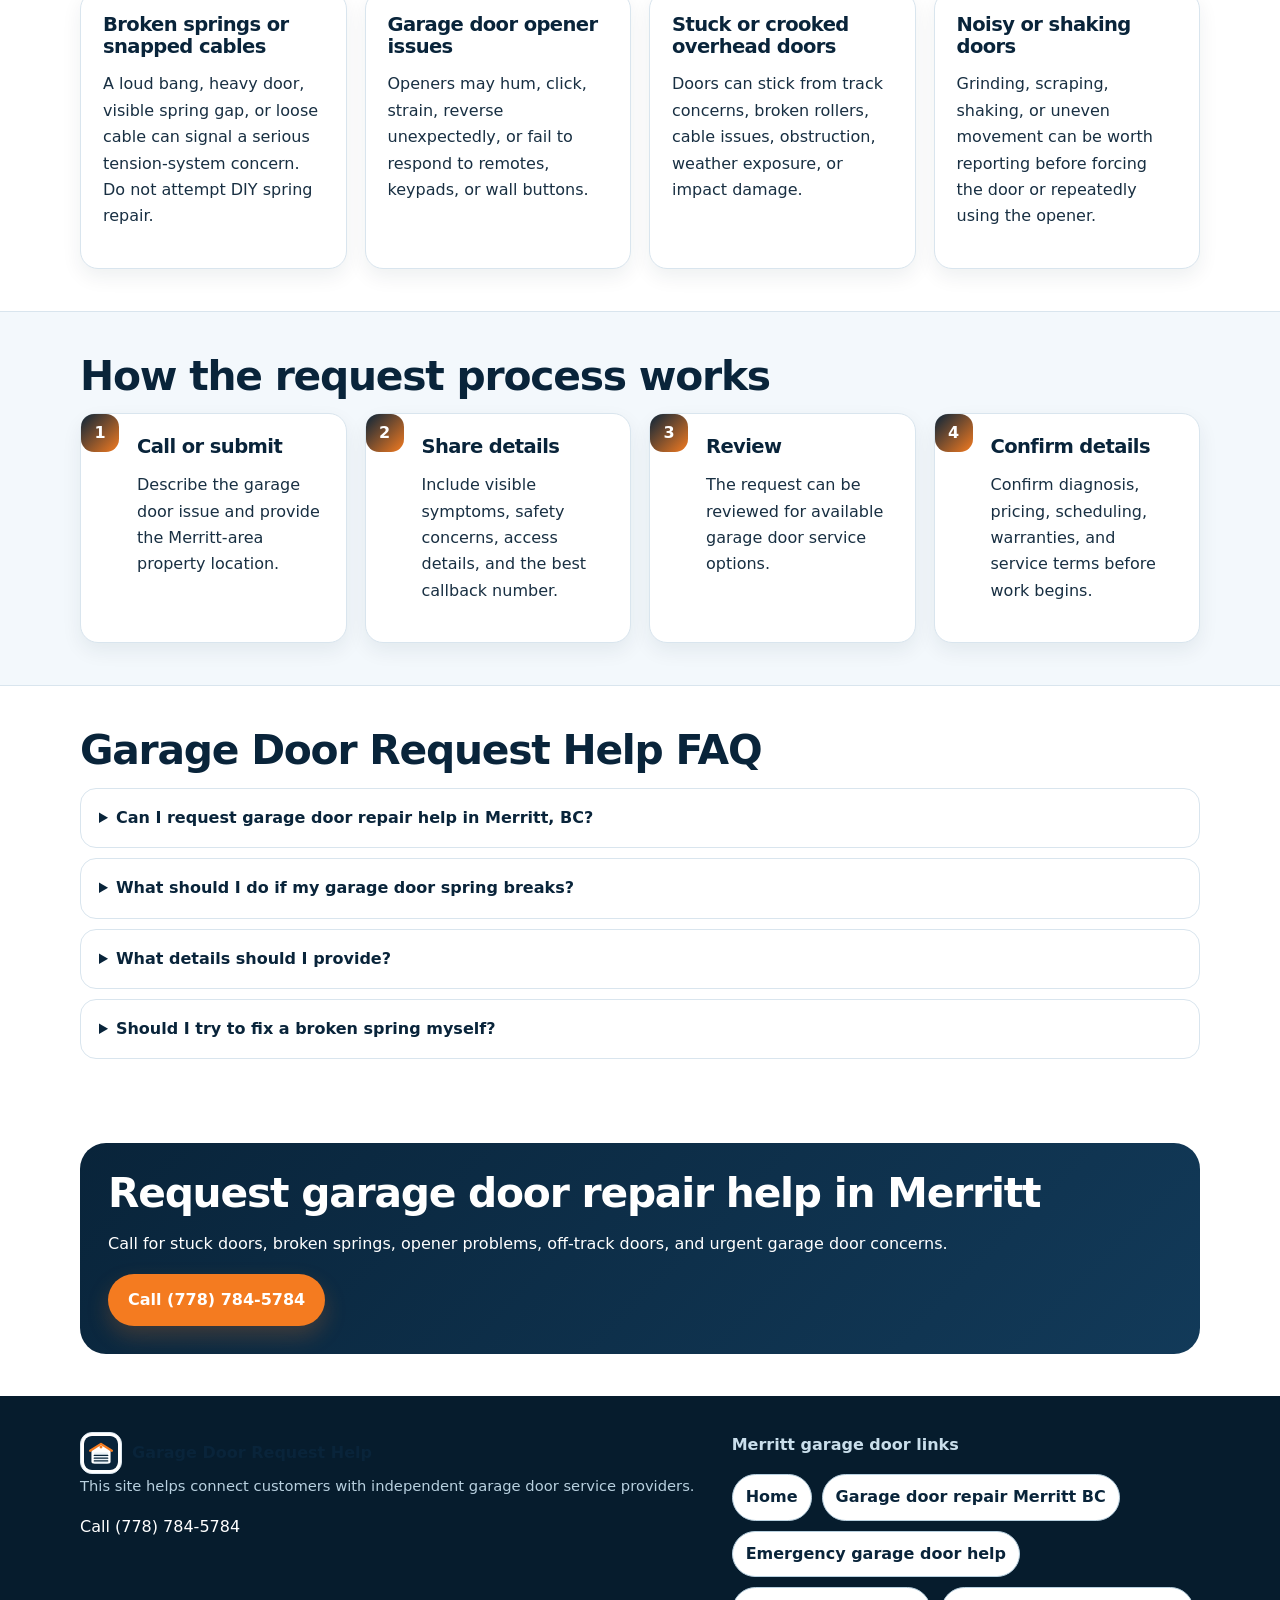
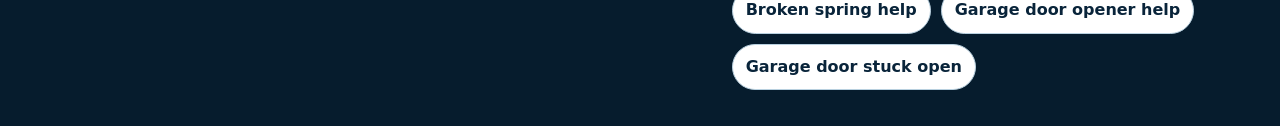
==== commit 30477ae7: "Streamline garage door site disclosure" ====
--- a/index.html
+++ b/index.html
@@ -4,24 +4,25 @@
   <meta charset="utf-8">
   <meta name="viewport" content="width=device-width, initial-scale=1">
   <title>Garage Door Repair Request Help in Merritt, BC | Garage Door Request Help</title>
-  <meta name="description" content="Need garage door repair help in Merritt, BC? Call Garage Door Request Help to submit a local request for broken springs, stuck doors, opener problems, noisy doors, and urgent garage door issues. Availability varies.">
+  <meta name="description" content="Need garage door repair help in Merritt, BC? Call for stuck doors, broken springs, opener problems, noisy doors, and urgent garage door concerns.">
   <link rel="canonical" href="https://www.garagedoorrequesthelp.com/">
   <link rel="icon" href="/assets/logo.svg" type="image/svg+xml">
   <link rel="stylesheet" href="/styles.css">
-  <script type="application/ld+json">{"@context":"https://schema.org","@graph":[{"@type":"Service","name":"Garage door repair request help in Merritt, BC","provider":{"@type":"Organization","name":"Garage Door Request Help","telephone":"+17787845784"},"areaServed":{"@type":"City","name":"Merritt","addressRegion":"BC","addressCountry":"CA"},"description":"Request-intake and lead connection help for garage door repair requests in Merritt, BC. Provider availability varies; pricing, scheduling, diagnosis, repair work, warranties, and service terms are handled by the provider."},{"@type":"FAQPage","mainEntity":[{"@type":"Question","name":"Can I request garage door repair help in Merritt, BC?","acceptedAnswer":{"@type":"Answer","text":"Yes. Garage Door Request Help can collect a Merritt-area garage door repair request and seek connection with an available independent garage door service provider. Provider availability varies."}},{"@type":"Question","name":"Is emergency garage door service guaranteed?","acceptedAnswer":{"@type":"Answer","text":"No. Emergency availability, same-day service, immediate dispatch, job acceptance, pricing, and response times are not guaranteed."}},{"@type":"Question","name":"Who performs the garage door repair work?","acceptedAnswer":{"@type":"Answer","text":"Garage Door Request Help is a request-intake and connection site. Any diagnosis, pricing, repair work, warranties, and service terms are handled by the independent provider."}},{"@type":"Question","name":"Do you provide repair prices?","acceptedAnswer":{"@type":"Answer","text":"No. Pricing and service terms are handled by the provider that reviews or accepts the request."}}]}]}</script>
+  <script type="application/ld+json">{"@context":"https://schema.org","@graph":[{"@type":"Service","name":"Garage door repair request help in Merritt, BC","provider":{"@type":"Organization","name":"Garage Door Request Help","telephone":"+17787845784"},"areaServed":{"@type":"City","name":"Merritt","addressRegion":"BC","addressCountry":"CA"},"description":"Garage door repair request help for stuck doors, broken springs, opener problems, noisy doors, and urgent concerns in Merritt, BC."},{"@type":"FAQPage","mainEntity":[{"@type":"Question","name":"Can I request garage door repair help in Merritt, BC?","acceptedAnswer":{"@type":"Answer","text":"Yes. Call or submit the form with your location, garage door problem, access details, and callback number."}},{"@type":"Question","name":"What should I do with a broken spring?","acceptedAnswer":{"@type":"Answer","text":"Do not touch or attempt to repair garage door springs or cables. Keep people and pets away from the door and request professional help."}},{"@type":"Question","name":"What details should I share?","acceptedAnswer":{"@type":"Answer","text":"Share whether the door is stuck open or closed, crooked, noisy, off track, affected by a spring or cable, or having opener or sensor problems."}}]}]}</script>
 </head>
 <body>
 <header class="site-header"><div class="container nav"><a class="brand" href="/" aria-label="Garage Door Request Help home"><img class="brand-logo" src="/assets/logo.svg" alt="Garage Door Request Help logo"><span>Garage Door Request Help</span></a><nav class="nav-links" aria-label="Primary navigation"><a href="#request-form">Repair</a><a href="/emergency-garage-door-repair-merritt-bc/">Emergency</a><a href="/garage-door-opener-repair-merritt-bc/">Openers</a></nav><a class="phone-pill" href="tel:+17787845784">Call (778) 784-5784</a></div></header>
 <main>
-<section class="hero"><div class="container hero-grid"><div><span class="eyebrow">Merritt, BC garage door request line</span><h1>Garage Door Repair Request Help in Merritt, BC</h1><p class="lead">Need garage door repair help in Merritt, BC? Garage Door Request Help is a request-intake and lead connection site for stuck doors, broken springs, opener problems, noisy overhead doors, and urgent garage door concerns.</p><p>We are not the garage door repair company and do not directly repair garage doors. Call to submit a local garage door repair request and request connection with an available independent garage door service provider.</p><p><a class="btn" href="tel:+17787845784">Call (778) 784-5784</a> <a class="btn secondary" href="#request-form">Garage door repair Merritt BC</a></p></div><aside class="hero-card"><h2>Request intake only</h2><p>Provider availability varies. Pricing, scheduling, diagnosis, repair work, warranties, and service terms are handled by the provider.</p><ul class="quick-list"><li><span class="check">✓</span><span>Broken springs, snapped cables, stuck doors, off-track doors, opener issues, and noisy doors</span></li><li><span class="check">✓</span><span>Merritt and nearby Nicola Valley garage door repair request support</span></li><li><span class="check">✓</span><span>Emergency availability is not guaranteed</span></li></ul></aside></div></section><section class="lead-section" id="request-form"><div class="container lead-wrap"><div><p class="eyebrow">Prefer not to call?</p><h2>Request garage door help</h2><p>Send the basic details below. Your request can be shared with an available independent service provider who may contact you.</p></div><form class="lead-form" action="https://api.web3forms.com/submit" method="POST" data-lead-form><input type="hidden" name="access_key" value="5422f3d7-8a31-4ada-9975-c98e15fb661d"><input type="hidden" name="subject" value="New Garage Door Request Help lead"><input type="hidden" name="lead_source" value="GarageDoorRequestHelp.com homepage"><input class="botcheck" type="checkbox" name="botcheck" tabindex="-1" autocomplete="off" aria-hidden="true"><label>Full name<input type="text" name="name" autocomplete="name" required></label><label>Phone number<input type="tel" name="phone" autocomplete="tel" inputmode="tel" required></label><label>Email <span class="optional">(optional)</span><input type="email" name="email" autocomplete="email"></label><label>City or postal code<input type="text" name="city_or_postal_code" autocomplete="postal-code" required></label><label>What help do you need?<select name="garage_door_concern" required><option value="">Choose one</option><option>Door will not open or close</option><option>Broken spring or cable</option><option>Door is off track</option><option>Opener or remote problem</option><option>Noisy or uneven door</option><option>Not sure</option></select></label><label>Property and access details <span class="optional">(optional)</span><textarea name="details" rows="3" placeholder="What happened, when it started, access notes, and best time to reach you…"></textarea></label><label class="consent-label"><input type="checkbox" name="contact_consent" value="Yes" required><span>I agree that Garage Door Request Help may share this request with an available service provider who may call, text, or email me about it.</span></label><button class="form-submit" type="submit">Send My Request</button><p class="form-note">No availability, timing, price, diagnosis, or service is guaranteed. Confirm all details directly with the provider.</p><p class="form-status" data-form-status role="status" aria-live="polite"></p></form></div></section>
+<section class="hero"><div class="container hero-grid"><div><span class="eyebrow">Merritt, BC garage door help</span><h1>Garage Door Repair Request Help in Merritt, BC</h1><p class="lead">Need garage door repair help in Merritt, BC? Call for stuck doors, broken springs, opener problems, noisy overhead doors, and urgent garage door concerns.</p><p><a class="btn" href="tel:+17787845784">Call (778) 784-5784</a> <a class="btn secondary" href="#request-form">Request garage door help</a></p></div><aside class="hero-card"><h2>Common garage door problems</h2><ul class="quick-list"><li><span class="check">✓</span><span>Broken springs, snapped cables, stuck doors, and off-track doors</span></li><li><span class="check">✓</span><span>Opener, remote, keypad, and safety-sensor problems</span></li><li><span class="check">✓</span><span>Merritt and nearby Nicola Valley requests</span></li></ul></aside></div></section>
+<section class="lead-section" id="request-form"><div class="container lead-wrap"><div><p class="eyebrow">Prefer not to call?</p><h2>Request garage door help</h2><p>Send the details below so your request can be reviewed and followed up.</p></div><form class="lead-form" action="https://api.web3forms.com/submit" method="POST" data-lead-form><input type="hidden" name="access_key" value="5422f3d7-8a31-4ada-9975-c98e15fb661d"><input type="hidden" name="subject" value="New Garage Door Request Help lead"><input type="hidden" name="lead_source" value="GarageDoorRequestHelp.com homepage"><input class="botcheck" type="checkbox" name="botcheck" tabindex="-1" autocomplete="off" aria-hidden="true"><label>Full name<input type="text" name="name" autocomplete="name" required></label><label>Phone number<input type="tel" name="phone" autocomplete="tel" inputmode="tel" required></label><label>Email <span class="optional">(optional)</span><input type="email" name="email" autocomplete="email"></label><label>City or postal code<input type="text" name="city_or_postal_code" autocomplete="postal-code" required></label><label>What help do you need?<select name="garage_door_concern" required><option value="">Choose one</option><option>Door will not open or close</option><option>Broken spring or cable</option><option>Door is off track</option><option>Opener or remote problem</option><option>Noisy or uneven door</option><option>Not sure</option></select></label><label>Property and access details <span class="optional">(optional)</span><textarea name="details" rows="3" placeholder="What happened, when it started, access notes, and best time to reach you…"></textarea></label><label class="consent-label"><input type="checkbox" name="contact_consent" value="Yes" required><span>I agree that this request may be shared with an available service provider who may call, text, or email me about it.</span></label><button class="form-submit" type="submit">Send My Request</button><p class="form-note">Confirm availability, timing, price, diagnosis, warranties, and service details directly with the provider.</p><p class="form-status" data-form-status role="status" aria-live="polite"></p></form></div></section>
 <section class="container"><div class="warning"><strong>Safety note:</strong> Avoid touching springs, cables, rollers, tracks, or a door hanging crooked. If there is immediate danger, injury risk, fire, vehicle impact damage, or a security emergency, contact emergency services or the appropriate professional first.</div></section>
-<section class="section"><div class="container"><h2>Garage door request options</h2><p class="lead">Choose the page that best matches what is happening so the request details are clear.</p><div class="grid cards"><article class="card"><a class="card-link" href="#request-form"><h3>Garage door repair requests</h3><p>For stuck doors, off-track doors, noisy doors, broken parts, weatherstripping concerns, and residential overhead door issues.</p><strong>Repair request help →</strong></a></article><article class="card"><a class="card-link" href="/emergency-garage-door-repair-merritt-bc/"><h3>Emergency garage door requests</h3><p>For a door stuck open, car trapped inside, crooked door, broken cable, impact damage, or urgent access concerns.</p><strong>Emergency request help →</strong></a></article><article class="card"><a class="card-link" href="/broken-garage-door-spring-merritt-bc/"><h3>Broken spring concerns</h3><p>For a loud bang, visible spring gap, heavy door, or opener straining while the door will not lift.</p><strong>Spring request help →</strong></a></article><article class="card"><a class="card-link" href="/garage-door-opener-repair-merritt-bc/"><h3>Garage door opener problems</h3><p>For opener humming, remotes or keypads not working, sensors reversing the door, or chain and belt concerns.</p><strong>Opener request help →</strong></a></article><article class="card"><a class="card-link" href="/garage-door-stuck-open-merritt-bc/"><h3>Garage door stuck open</h3><p>For security, weather exposure, broken spring or cable concerns, track obstruction, or opener issues.</p><strong>Stuck-open request help →</strong></a></article></div></div></section>
-<section class="section alt"><div class="container grid two-col"><div><h2>Emergency garage door request help</h2><p>A garage door stuck open or hanging crooked can create a home security concern, weather exposure, or access problem. If the door is under tension, damaged, or off track, avoid forcing it. Springs and cables can be dangerous and should not be handled as a DIY repair.</p><p>Call to submit an urgent garage door repair request in Merritt. Emergency availability is not guaranteed, and provider availability, accepted jobs, response times, pricing, and scheduling vary.</p></div><div class="card"><h3>What to mention</h3><ul><li>Your Merritt-area location and callback number</li><li>Whether the door is stuck open, stuck closed, crooked, or noisy</li><li>Whether a spring, cable, track, opener, keypad, or sensor seems involved</li><li>Whether a vehicle is trapped or the home is unsecured</li><li>Photos if a provider requests them</li></ul></div></div></section>
+<section class="section"><div class="container"><h2>Garage door help options</h2><p class="lead">Choose the page that best matches what is happening.</p><div class="grid cards"><article class="card"><a class="card-link" href="#request-form"><h3>Garage door repair</h3><p>For stuck doors, off-track doors, noisy doors, broken parts, weatherstripping concerns, and residential overhead door problems.</p><strong>Request repair help →</strong></a></article><article class="card"><a class="card-link" href="/emergency-garage-door-repair-merritt-bc/"><h3>Emergency garage door help</h3><p>For a door stuck open, car trapped inside, crooked door, broken cable, impact damage, or urgent access concerns.</p><strong>Emergency help →</strong></a></article><article class="card"><a class="card-link" href="/broken-garage-door-spring-merritt-bc/"><h3>Broken spring concerns</h3><p>For a loud bang, visible spring gap, heavy door, or opener straining while the door will not lift.</p><strong>Spring help →</strong></a></article><article class="card"><a class="card-link" href="/garage-door-opener-repair-merritt-bc/"><h3>Garage door opener problems</h3><p>For opener humming, remotes or keypads not working, sensors reversing the door, or chain and belt concerns.</p><strong>Opener help →</strong></a></article><article class="card"><a class="card-link" href="/garage-door-stuck-open-merritt-bc/"><h3>Garage door stuck open</h3><p>For security, weather exposure, broken spring or cable concerns, track obstruction, or opener issues.</p><strong>Stuck-open help →</strong></a></article></div></div></section>
+<section class="section alt"><div class="container grid two-col"><div><h2>Urgent garage door concerns</h2><p>A garage door stuck open or hanging crooked can create a security concern, weather exposure, or access problem. If the door is under tension, damaged, or off track, avoid forcing it. Springs and cables can be dangerous and should not be handled as a DIY repair.</p><p>Call and describe whether a vehicle is trapped, the home is unsecured, or the door is crooked, stuck, or making unusual sounds.</p></div><div class="card"><h3>What to mention</h3><ul><li>Your Merritt-area location and callback number</li><li>Whether the door is stuck open, stuck closed, crooked, or noisy</li><li>Whether a spring, cable, track, opener, keypad, or sensor seems involved</li><li>Whether a vehicle is trapped or the home is unsecured</li><li>Photos if requested</li></ul></div></div></section>
 <section class="section"><div class="container"><h2>Common garage door problems in Merritt homes</h2><div class="grid cards"><article class="card"><h3>Broken springs or snapped cables</h3><p>A loud bang, heavy door, visible spring gap, or loose cable can signal a serious tension-system concern. Do not attempt DIY spring repair.</p></article><article class="card"><h3>Garage door opener issues</h3><p>Openers may hum, click, strain, reverse unexpectedly, or fail to respond to remotes, keypads, or wall buttons.</p></article><article class="card"><h3>Stuck or crooked overhead doors</h3><p>Doors can stick from track concerns, broken rollers, cable issues, obstruction, weather exposure, or impact damage.</p></article><article class="card"><h3>Noisy or shaking doors</h3><p>Grinding, scraping, shaking, or uneven movement can be worth reporting before forcing the door or repeatedly using the opener.</p></article></div></div></section>
-<section class="section alt"><div class="container"><h2>How Garage Door Request Help works</h2><div class="grid cards steps"><article class="card step"><h3>Call</h3><p>Call the request line and describe the garage door issue at the Merritt-area property.</p></article><article class="card step"><h3>Share details</h3><p>Intake collects the visible symptoms, safety concerns, location, and access details.</p></article><article class="card step"><h3>Request routing</h3><p>The request may be routed to an available independent garage door service provider.</p></article><article class="card step"><h3>Provider terms</h3><p>The provider handles diagnosis, pricing, scheduling, repair work, warranties, and service terms.</p></article></div></div></section>
-<section class="section faq"><div class="container"><h2>Garage Door Request Help FAQ</h2><details><summary>Can I request garage door repair help in Merritt, BC?</summary><p>Yes. Call Garage Door Request Help to submit a Merritt-area request and seek connection with an available independent garage door service provider.</p></details><details><summary>Is emergency garage door service guaranteed?</summary><p>No. Emergency availability, same-day service, immediate dispatch, job acceptance, and response times are not guaranteed.</p></details><details><summary>Who performs the garage door repair work?</summary><p>An independent provider performs any accepted work. Garage Door Request Help is a request-intake and lead connection site.</p></details><details><summary>Should I try to fix a broken spring myself?</summary><p>No. Springs and cables can be dangerous. Avoid DIY spring repair and request help from an available provider.</p></details><details><summary>Do you provide repair prices?</summary><p>No. Pricing, diagnosis, repair recommendations, warranties, and service terms are handled by the provider.</p></details></div></section>
-<section class="section"><div class="container cta-band"><h2>Request garage door repair help in Merritt</h2><p>Call Garage Door Request Help to submit a local garage door repair request for stuck doors, broken springs, opener problems, and urgent concerns.</p><a class="btn" href="tel:+17787845784">Call (778) 784-5784</a></div></section>
+<section class="section alt"><div class="container"><h2>How the request process works</h2><div class="grid cards steps"><article class="card step"><h3>Call or submit</h3><p>Describe the garage door issue and provide the Merritt-area property location.</p></article><article class="card step"><h3>Share details</h3><p>Include visible symptoms, safety concerns, access details, and the best callback number.</p></article><article class="card step"><h3>Review</h3><p>The request can be reviewed for available garage door service options.</p></article><article class="card step"><h3>Confirm details</h3><p>Confirm diagnosis, pricing, scheduling, warranties, and service terms before work begins.</p></article></div></div></section>
+<section class="section faq"><div class="container"><h2>Garage Door Request Help FAQ</h2><details><summary>Can I request garage door repair help in Merritt, BC?</summary><p>Yes. Call or submit the form with your location, garage door problem, access details, and callback number.</p></details><details><summary>What should I do if my garage door spring breaks?</summary><p>Keep away from the spring and cables, avoid forcing the door, and request professional help.</p></details><details><summary>What details should I provide?</summary><p>Mention whether the door is stuck open or closed, crooked, noisy, off track, or affected by the opener, sensors, spring, or cable.</p></details><details><summary>Should I try to fix a broken spring myself?</summary><p>No. Garage door springs and cables can cause serious injury.</p></details></div></section>
+<section class="section"><div class="container cta-band"><h2>Request garage door repair help in Merritt</h2><p>Call for stuck doors, broken springs, opener problems, off-track doors, and urgent garage door concerns.</p><a class="btn" href="tel:+17787845784">Call (778) 784-5784</a></div></section>
 </main>
-<footer class="site-footer"><div class="container footer-grid"><div><div class="brand"><img class="brand-logo" src="/assets/logo.svg" alt="Garage Door Request Help logo"><span>Garage Door Request Help</span></div><p class="small">Garage Door Request Help helps homeowners submit garage door service requests and request connection with available independent garage door service providers. We are not the provider performing the work. Availability, pricing, accepted jobs, response times, warranties, and provider policies vary.</p><p><a href="tel:+17787845784">Call (778) 784-5784</a></p></div><div><strong>Merritt garage door request links</strong><div class="link-cloud"><a href="/">Home</a><a href="#request-form">Garage door repair Merritt BC</a><a href="/emergency-garage-door-repair-merritt-bc/">Emergency garage door requests</a><a href="/broken-garage-door-spring-merritt-bc/">Broken spring help</a><a href="/garage-door-opener-repair-merritt-bc/">Garage door opener help</a><a href="/garage-door-stuck-open-merritt-bc/">Garage door stuck open</a></div></div></div></footer>
+<footer class="site-footer"><div class="container footer-grid"><div><div class="brand"><img class="brand-logo" src="/assets/logo.svg" alt="Garage Door Request Help logo"><span>Garage Door Request Help</span></div><p class="small">This site helps connect customers with independent garage door service providers.</p><p><a href="tel:+17787845784">Call (778) 784-5784</a></p></div><div><strong>Merritt garage door links</strong><div class="link-cloud"><a href="/">Home</a><a href="#request-form">Garage door repair Merritt BC</a><a href="/emergency-garage-door-repair-merritt-bc/">Emergency garage door help</a><a href="/broken-garage-door-spring-merritt-bc/">Broken spring help</a><a href="/garage-door-opener-repair-merritt-bc/">Garage door opener help</a><a href="/garage-door-stuck-open-merritt-bc/">Garage door stuck open</a></div></div></div></footer>
 <script src="/script.js"></script></body>
-</html>
+</html>
--- a/styles.css
+++ b/styles.css
@@ -1 +1,3 @@
 :root{color-scheme:light;--navy:#09243a;--navy2:#123a59;--orange:#f47b20;--orange2:#d95f0d;--ink:#182f42;--muted:#617386;--line:#d9e5ee;--soft:#f3f8fc;--pale:#fff3e8;--white:#fff;--shadow:0 18px 45px rgba(9,36,58,.12);--radius:18px}*{box-sizing:border-box}html{scroll-behavior:smooth}body{margin:0;font-family:Inter,ui-sans-serif,system-ui,-apple-system,BlinkMacSystemFont,"Segoe UI",sans-serif;color:var(--ink);background:linear-gradient(180deg,#f6fbff 0%,#fff 42%);line-height:1.65}a{color:var(--orange2);text-decoration:none}a:hover{text-decoration:underline}.container{width:min(1120px,calc(100% - 32px));margin:0 auto}.site-header{position:sticky;top:0;z-index:10;background:rgba(255,255,255,.95);backdrop-filter:blur(14px);border-bottom:1px solid var(--line)}.nav{display:flex;align-items:center;justify-content:space-between;gap:16px;padding:13px 0}.brand{display:flex;align-items:center;gap:10px;font-weight:900;color:var(--navy)}.brand-logo{width:42px;height:42px;border-radius:12px;object-fit:contain;background:#fff;border:1px solid var(--line);padding:3px}.nav-links{display:none;gap:16px;align-items:center;font-size:.94rem}.phone-pill,.btn{display:inline-flex;align-items:center;justify-content:center;gap:8px;border-radius:999px;font-weight:850}.phone-pill{padding:9px 13px;color:var(--navy);border:1px solid var(--line);background:#fff}.btn{padding:13px 20px;background:var(--orange);color:#fff;box-shadow:0 10px 22px rgba(244,123,32,.22)}.btn:hover{background:var(--orange2);color:#fff;text-decoration:none}.btn.secondary{background:#fff;color:var(--navy);border:1px solid var(--line);box-shadow:none}.hero{padding:54px 0 32px}.hero-grid{display:grid;gap:26px;align-items:center}.eyebrow{display:inline-flex;width:fit-content;padding:7px 12px;border-radius:999px;background:var(--pale);color:#8f3d07;font-weight:850;font-size:.88rem}h1,h2,h3{line-height:1.12;color:var(--navy);letter-spacing:-.03em;margin:0 0 14px}h1{font-size:clamp(2.25rem,7vw,4.7rem)}h2{font-size:clamp(1.65rem,4.5vw,2.55rem)}h3{font-size:1.22rem}p{margin:0 0 16px}.lead{font-size:clamp(1.05rem,3vw,1.26rem);color:#36556d;max-width:780px}.hero-card,.card{background:#fff;border:1px solid var(--line);border-radius:var(--radius);box-shadow:var(--shadow)}.hero-card{padding:24px}.card{padding:22px;box-shadow:0 8px 20px rgba(9,36,58,.07)}.quick-list{display:grid;gap:12px;margin:18px 0 0;padding:0;list-style:none}.quick-list li{display:flex;gap:10px;align-items:flex-start}.check{flex:0 0 24px;width:24px;height:24px;border-radius:50%;display:grid;place-items:center;background:var(--pale);color:var(--orange2);font-weight:900}.notice,.warning{border-radius:16px;padding:16px 18px;margin:20px 0}.notice{background:#edf7ff;border:1px solid #cce5f6}.warning{background:#fff4dd;border:1px solid #f2c46b}.section{padding:42px 0}.section.alt{background:var(--soft);border-block:1px solid var(--line)}.grid{display:grid;gap:18px}.cards{grid-template-columns:repeat(auto-fit,minmax(230px,1fr))}.card-link{display:block;height:100%;color:inherit}.card-link:hover{text-decoration:none;transform:translateY(-2px)}.steps{counter-reset:step}.step{position:relative;padding-left:56px}.step:before{counter-increment:step;content:counter(step);position:absolute;left:0;top:0;width:38px;height:38px;border-radius:13px;background:linear-gradient(135deg,var(--navy),var(--orange));color:#fff;display:grid;place-items:center;font-weight:900}.faq details{background:#fff;border:1px solid var(--line);border-radius:16px;padding:16px 18px}.faq details+details{margin-top:10px}.faq summary{cursor:pointer;font-weight:850;color:var(--navy)}.link-cloud{display:flex;flex-wrap:wrap;gap:10px;margin-top:16px}.link-cloud a{border:1px solid var(--line);border-radius:999px;padding:9px 13px;background:#fff;color:var(--navy);font-weight:750}.cta-band{background:linear-gradient(135deg,var(--navy),var(--navy2));color:#fff;border-radius:26px;padding:28px}.cta-band h2,.cta-band p{color:#fff}.site-footer{background:#061c2d;color:#c9deeb;padding:36px 0}.site-footer a{color:#fff}.site-footer .link-cloud a{background:#fff;color:var(--navy);border-color:#b8d0df}.site-footer .link-cloud a:hover{background:var(--pale);color:var(--navy);text-decoration:none}.footer-grid{display:grid;gap:18px}.small{font-size:.92rem;color:var(--muted)}.site-footer .small{color:#b8d0df}@media(min-width:760px){.nav-links{display:flex}.hero-grid{grid-template-columns:minmax(0,1.25fr) minmax(320px,.75fr)}.two-col{grid-template-columns:1fr 1fr}.footer-grid{grid-template-columns:1.15fr .85fr}}
+
+.lead-section{padding:3.5rem 0;background:#f4f7f5}.lead-wrap{display:grid;grid-template-columns:.8fr 1.2fr;gap:2rem;align-items:start}.lead-form{display:grid;gap:14px;padding:24px;background:#fff;border:1px solid var(--line,#d9e2dc);border-radius:20px;box-shadow:0 16px 38px rgba(0,0,0,.08)}.lead-form label{display:grid;gap:6px;font-weight:800}.lead-form input,.lead-form select,.lead-form textarea{width:100%;padding:13px 14px;border:1px solid var(--line,#ccd8d1);border-radius:11px;background:#fff;color:inherit;font:inherit}.lead-form input:focus,.lead-form select:focus,.lead-form textarea:focus{outline:3px solid rgba(35,104,73,.2);border-color:#236849}.optional,.form-note{color:#5c6962;font-size:.87rem}.lead-form .consent-label{display:flex;align-items:flex-start;gap:9px;color:#5c6962;font-size:.87rem;font-weight:650}.lead-form .consent-label input{width:18px;height:18px;flex:0 0 18px;margin:2px 0 0}.form-submit{width:100%;min-height:50px;border:0;border-radius:999px;background:#236849;color:#fff;font:inherit;font-weight:850;cursor:pointer}.form-submit:disabled{opacity:.7;cursor:wait}.form-note,.form-status{margin:0}.form-status{min-height:1.5em;font-weight:800}.form-status.is-success{color:#236849}.form-status.is-error{color:#a1261d}.botcheck{position:absolute!important;left:-9999px!important;width:1px!important;height:1px!important;opacity:0!important;pointer-events:none!important}#request-form{scroll-margin-top:100px}@media(max-width:760px){.lead-wrap{grid-template-columns:1fr}}
